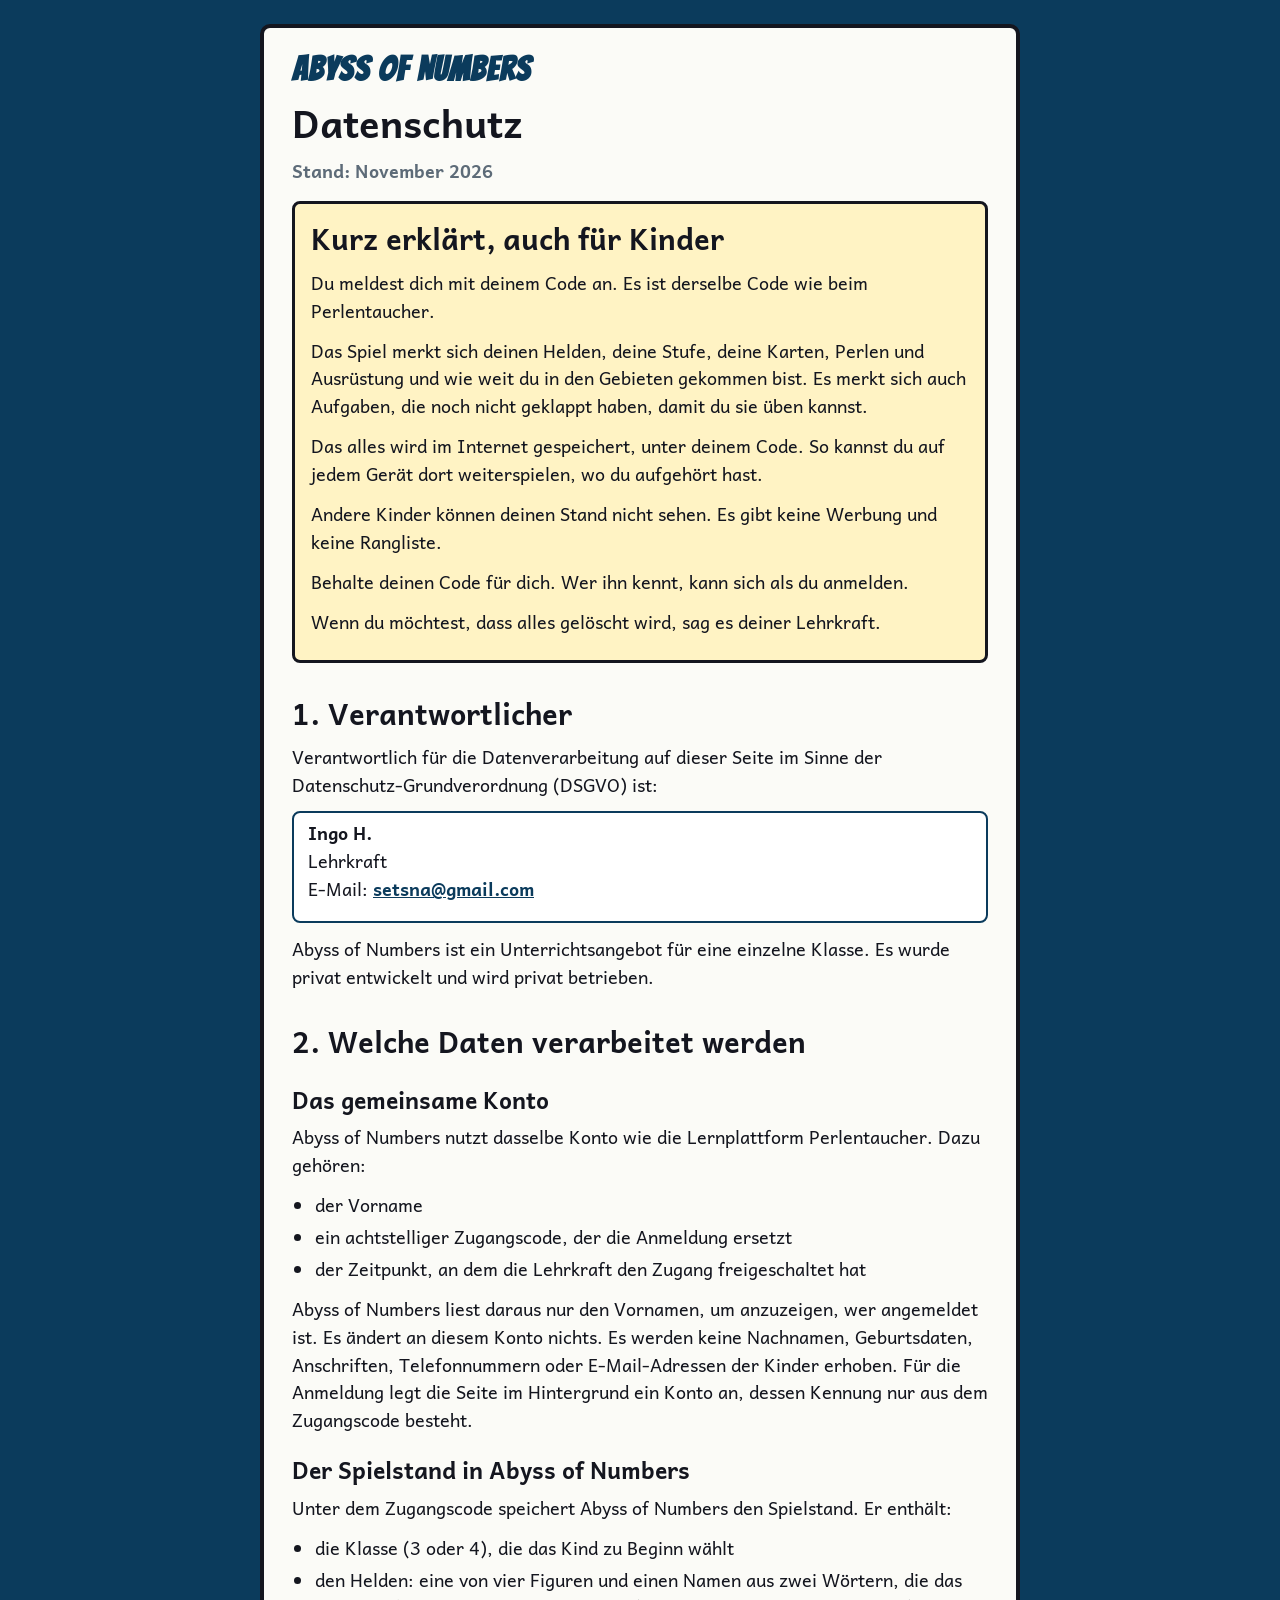
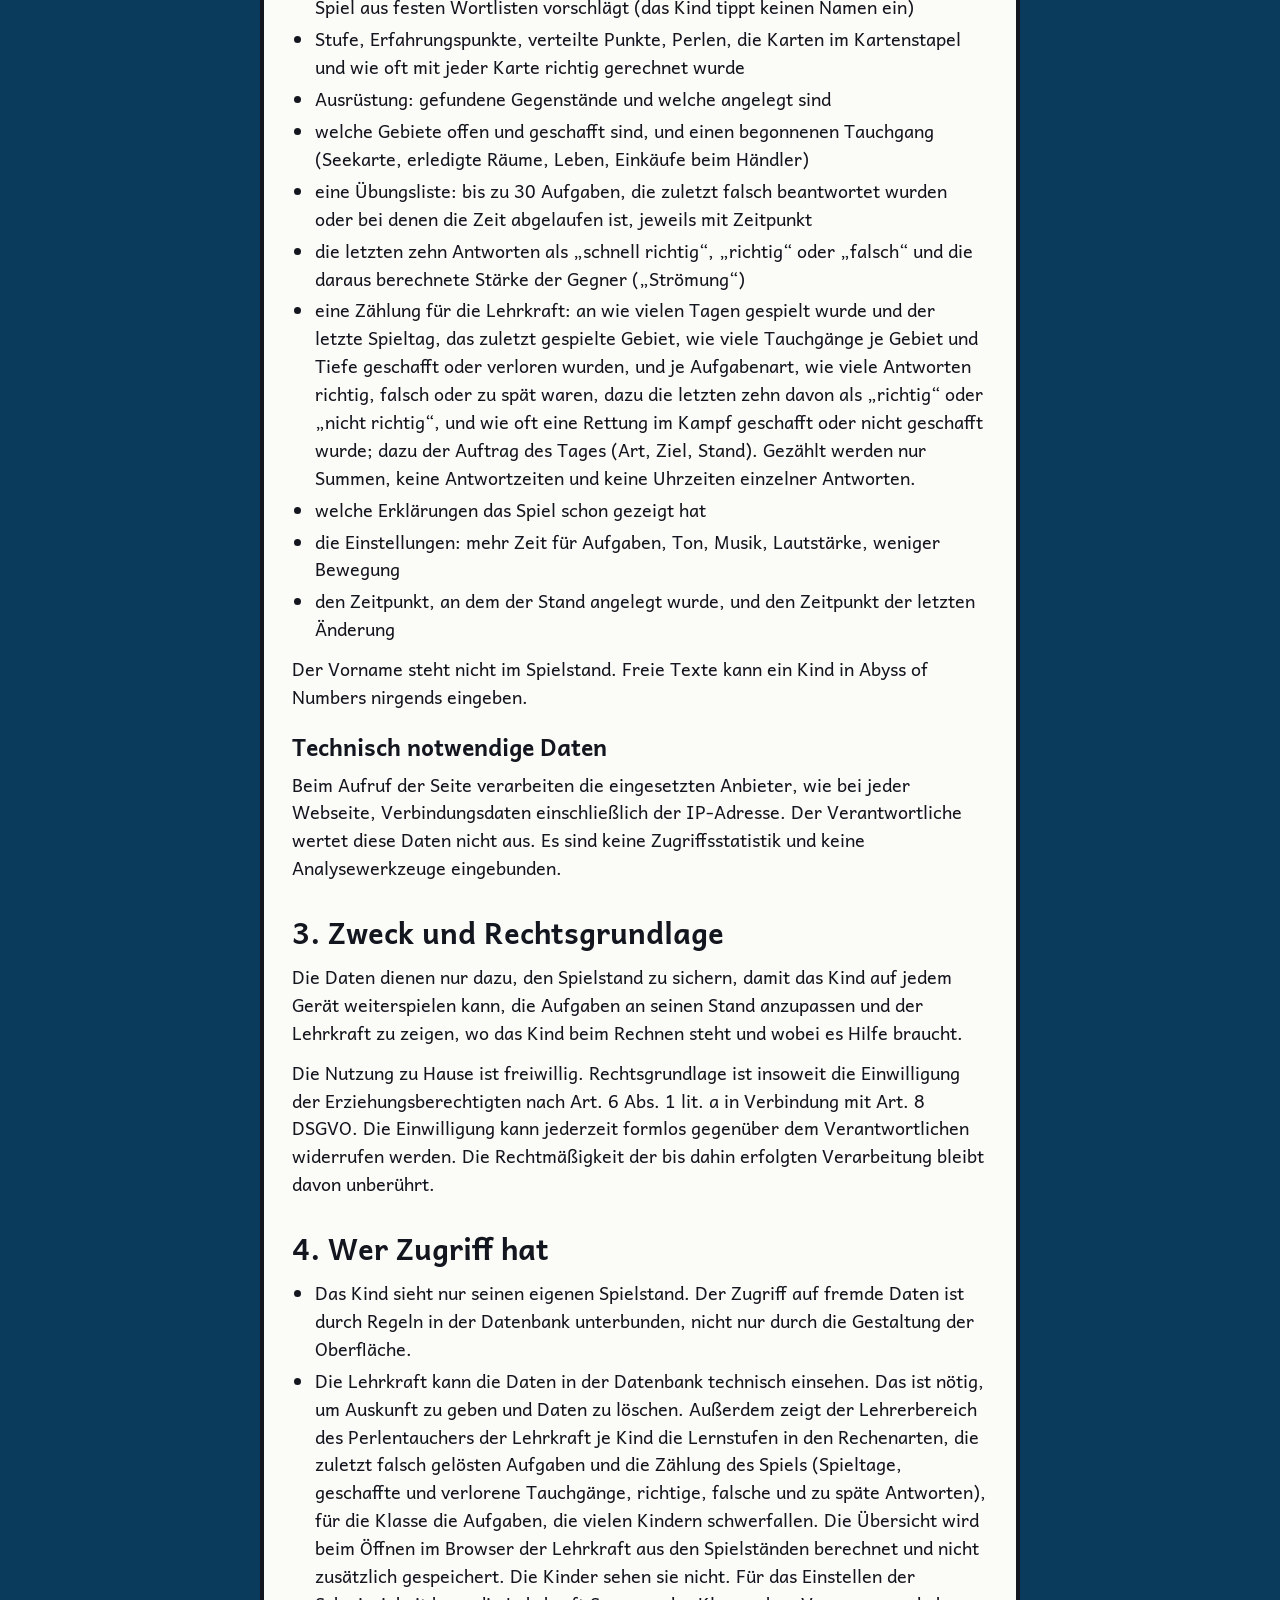
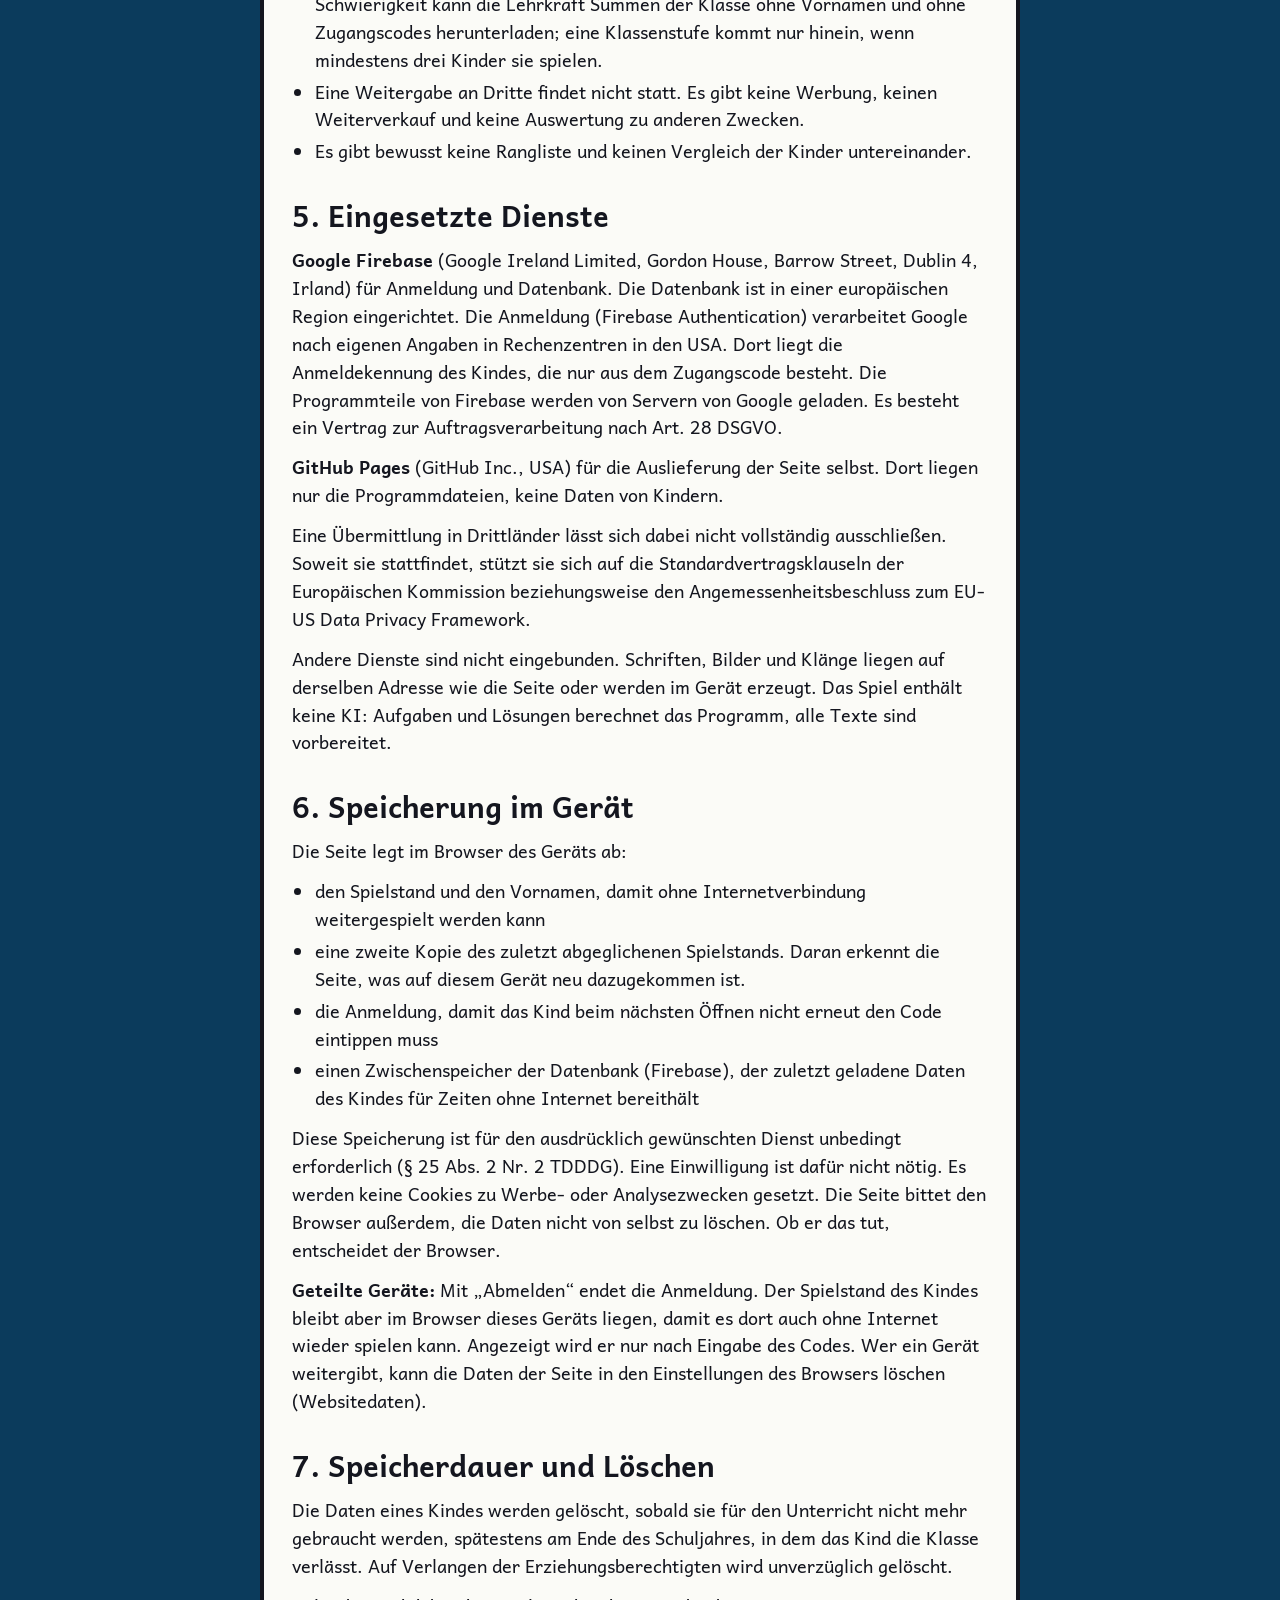
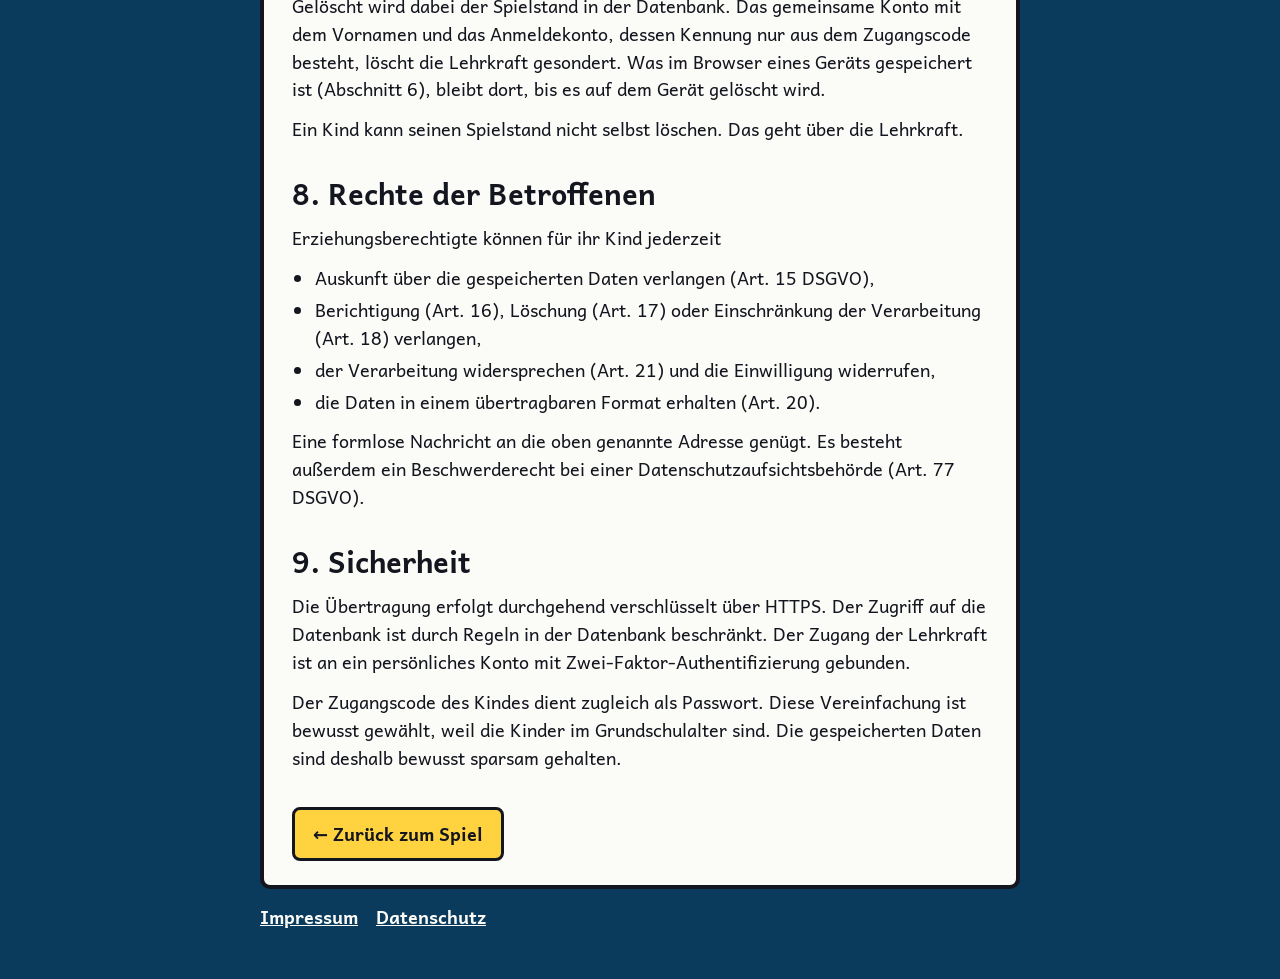
==== datenschutz.html @ 6b4a8ad0 "Konto-Skripte und Bündel vorladen, Bilder niedrig priorisiert, ?v=36a3ca2d Co-Authored-By: Claude Op" ====
<!doctype html>
<html lang="de">
<head>
<meta charset="utf-8">
<meta name="viewport" content="width=device-width, initial-scale=1, viewport-fit=cover">
<!-- Keine Skripte, nichts von fremden Adressen (Firebase nur auf der Spielseite selbst). -->
<meta http-equiv="Content-Security-Policy" content="default-src 'none'; style-src 'self'; font-src 'self'; img-src 'self'; base-uri 'none'; form-action 'none'; object-src 'none'">
<meta name="robots" content="noindex, nofollow">
<title>Datenschutz – Abyss of Numbers</title>
<link rel="stylesheet" href="css/legal.css?v=36a3ca2d">
</head>
<body>
<main class="legal">
  <a class="legal-brand" href="index.html">Abyss of Numbers</a>
  <h1>Datenschutz</h1>
  <p class="legal-date">Stand: November 2026</p>

  <section class="legal-kids">
    <h2>Kurz erklärt, auch für Kinder</h2>
    <p>Du meldest dich mit deinem Code an. Es ist derselbe Code wie beim Perlentaucher.</p>
    <p>Das Spiel merkt sich deinen Helden, deine Stufe, deine Karten, Perlen und Ausrüstung und wie weit du in den Gebieten gekommen bist. Es merkt sich auch Aufgaben, die noch nicht geklappt haben, damit du sie üben kannst.</p>
    <p>Das alles wird im Internet gespeichert, unter deinem Code. So kannst du auf jedem Gerät dort weiterspielen, wo du aufgehört hast.</p>
    <p>Andere Kinder können deinen Stand nicht sehen. Es gibt keine Werbung und keine Rangliste.</p>
    <p>Behalte deinen Code für dich. Wer ihn kennt, kann sich als du anmelden.</p>
    <p>Wenn du möchtest, dass alles gelöscht wird, sag es deiner Lehrkraft.</p>
  </section>

  <h2>1. Verantwortlicher</h2>
  <p>Verantwortlich für die Datenverarbeitung auf dieser Seite im Sinne der Datenschutz-Grundverordnung (DSGVO) ist:</p>
  <div class="legal-box">
    <p><b>Ingo H.</b><br>Lehrkraft<br>E-Mail: <a href="mailto:setsna@gmail.com">setsna@gmail.com</a></p>
  </div>
  <p>Abyss of Numbers ist ein Unterrichtsangebot für eine einzelne Klasse. Es wurde privat entwickelt und wird privat betrieben.</p>

  <h2>2. Welche Daten verarbeitet werden</h2>
  <h3>Das gemeinsame Konto</h3>
  <p>Abyss of Numbers nutzt dasselbe Konto wie die Lernplattform Perlentaucher. Dazu gehören:</p>
  <ul>
    <li>der Vorname</li>
    <li>ein achtstelliger Zugangscode, der die Anmeldung ersetzt</li>
    <li>der Zeitpunkt, an dem die Lehrkraft den Zugang freigeschaltet hat</li>
  </ul>
  <p>Abyss of Numbers liest daraus nur den Vornamen, um anzuzeigen, wer angemeldet ist. Es ändert an diesem Konto nichts. Es werden keine Nachnamen, Geburtsdaten, Anschriften, Telefonnummern oder E-Mail-Adressen der Kinder erhoben. Für die Anmeldung legt die Seite im Hintergrund ein Konto an, dessen Kennung nur aus dem Zugangscode besteht.</p>

  <h3>Der Spielstand in Abyss of Numbers</h3>
  <p>Unter dem Zugangscode speichert Abyss of Numbers den Spielstand. Er enthält:</p>
  <ul>
    <li>die Klasse (3 oder 4), die das Kind zu Beginn wählt</li>
    <li>den Helden: eine von vier Figuren und einen Namen aus zwei Wörtern, die das Spiel aus festen Wortlisten vorschlägt (das Kind tippt keinen Namen ein)</li>
    <li>Stufe, Erfahrungspunkte, verteilte Punkte, Perlen, die Karten im Kartenstapel und wie oft mit jeder Karte richtig gerechnet wurde</li>
    <li>Ausrüstung: gefundene Gegenstände und welche angelegt sind</li>
    <li>welche Gebiete offen und geschafft sind, und einen begonnenen Tauchgang (Seekarte, erledigte Räume, Leben, Einkäufe beim Händler)</li>
    <li>eine Übungsliste: bis zu 30 Aufgaben, die zuletzt falsch beantwortet wurden oder bei denen die Zeit abgelaufen ist, jeweils mit Zeitpunkt</li>
    <li>die letzten zehn Antworten als „schnell richtig“, „richtig“ oder „falsch“ und die daraus berechnete Stärke der Gegner („Strömung“)</li>
    <li>eine Zählung für die Lehrkraft: an wie vielen Tagen gespielt wurde und der letzte Spieltag, das zuletzt gespielte Gebiet, wie viele Tauchgänge je Gebiet und Tiefe geschafft oder verloren wurden, und je Aufgabenart, wie viele Antworten richtig, falsch oder zu spät waren, dazu die letzten zehn davon als „richtig“ oder „nicht richtig“, und wie oft eine Rettung im Kampf geschafft oder nicht geschafft wurde; dazu der Auftrag des Tages (Art, Ziel, Stand). Gezählt werden nur Summen, keine Antwortzeiten und keine Uhrzeiten einzelner Antworten.</li>
    <li>welche Erklärungen das Spiel schon gezeigt hat</li>
    <li>die Einstellungen: mehr Zeit für Aufgaben, Ton, Musik, Lautstärke, weniger Bewegung</li>
    <li>den Zeitpunkt, an dem der Stand angelegt wurde, und den Zeitpunkt der letzten Änderung</li>
  </ul>
  <p>Der Vorname steht nicht im Spielstand. Freie Texte kann ein Kind in Abyss of Numbers nirgends eingeben.</p>

  <h3>Technisch notwendige Daten</h3>
  <p>Beim Aufruf der Seite verarbeiten die eingesetzten Anbieter, wie bei jeder Webseite, Verbindungsdaten einschließlich der IP-Adresse. Der Verantwortliche wertet diese Daten nicht aus. Es sind keine Zugriffsstatistik und keine Analysewerkzeuge eingebunden.</p>

  <h2>3. Zweck und Rechtsgrundlage</h2>
  <p>Die Daten dienen nur dazu, den Spielstand zu sichern, damit das Kind auf jedem Gerät weiterspielen kann, die Aufgaben an seinen Stand anzupassen und der Lehrkraft zu zeigen, wo das Kind beim Rechnen steht und wobei es Hilfe braucht.</p>
  <p>Die Nutzung zu Hause ist freiwillig. Rechtsgrundlage ist insoweit die Einwilligung der Erziehungsberechtigten nach Art. 6 Abs. 1 lit. a in Verbindung mit Art. 8 DSGVO. Die Einwilligung kann jederzeit formlos gegenüber dem Verantwortlichen widerrufen werden. Die Rechtmäßigkeit der bis dahin erfolgten Verarbeitung bleibt davon unberührt.</p>

  <h2>4. Wer Zugriff hat</h2>
  <ul>
    <li>Das Kind sieht nur seinen eigenen Spielstand. Der Zugriff auf fremde Daten ist durch Regeln in der Datenbank unterbunden, nicht nur durch die Gestaltung der Oberfläche.</li>
    <li>Die Lehrkraft kann die Daten in der Datenbank technisch einsehen. Das ist nötig, um Auskunft zu geben und Daten zu löschen. Außerdem zeigt der Lehrerbereich des Perlentauchers der Lehrkraft je Kind die Lernstufen in den Rechenarten, die zuletzt falsch gelösten Aufgaben und die Zählung des Spiels (Spieltage, geschaffte und verlorene Tauchgänge, richtige, falsche und zu späte Antworten), für die Klasse die Aufgaben, die vielen Kindern schwerfallen. Die Übersicht wird beim Öffnen im Browser der Lehrkraft aus den Spielständen berechnet und nicht zusätzlich gespeichert. Die Kinder sehen sie nicht. Für das Einstellen der Schwierigkeit kann die Lehrkraft Summen der Klasse ohne Vornamen und ohne Zugangscodes herunterladen; eine Klassenstufe kommt nur hinein, wenn mindestens drei Kinder sie spielen.</li>
    <li>Eine Weitergabe an Dritte findet nicht statt. Es gibt keine Werbung, keinen Weiterverkauf und keine Auswertung zu anderen Zwecken.</li>
    <li>Es gibt bewusst keine Rangliste und keinen Vergleich der Kinder untereinander.</li>
  </ul>

  <h2>5. Eingesetzte Dienste</h2>
  <p><b>Google Firebase</b> (Google Ireland Limited, Gordon House, Barrow Street, Dublin 4, Irland) für Anmeldung und Datenbank. Die Datenbank ist in einer europäischen Region eingerichtet. Die Anmeldung (Firebase Authentication) verarbeitet Google nach eigenen Angaben in Rechenzentren in den USA. Dort liegt die Anmeldekennung des Kindes, die nur aus dem Zugangscode besteht. Die Programmteile von Firebase werden von Servern von Google geladen. Es besteht ein Vertrag zur Auftragsverarbeitung nach Art. 28 DSGVO.</p>
  <p><b>GitHub Pages</b> (GitHub Inc., USA) für die Auslieferung der Seite selbst. Dort liegen nur die Programmdateien, keine Daten von Kindern.</p>
  <p>Eine Übermittlung in Drittländer lässt sich dabei nicht vollständig ausschließen. Soweit sie stattfindet, stützt sie sich auf die Standardvertragsklauseln der Europäischen Kommission beziehungsweise den Angemessenheitsbeschluss zum EU-US Data Privacy Framework.</p>
  <p>Andere Dienste sind nicht eingebunden. Schriften, Bilder und Klänge liegen auf derselben Adresse wie die Seite oder werden im Gerät erzeugt. Das Spiel enthält keine KI: Aufgaben und Lösungen berechnet das Programm, alle Texte sind vorbereitet.</p>

  <h2>6. Speicherung im Gerät</h2>
  <p>Die Seite legt im Browser des Geräts ab:</p>
  <ul>
    <li>den Spielstand und den Vornamen, damit ohne Internetverbindung weitergespielt werden kann</li>
    <li>eine zweite Kopie des zuletzt abgeglichenen Spielstands. Daran erkennt die Seite, was auf diesem Gerät neu dazugekommen ist.</li>
    <li>die Anmeldung, damit das Kind beim nächsten Öffnen nicht erneut den Code eintippen muss</li>
    <li>einen Zwischenspeicher der Datenbank (Firebase), der zuletzt geladene Daten des Kindes für Zeiten ohne Internet bereithält</li>
  </ul>
  <p>Diese Speicherung ist für den ausdrücklich gewünschten Dienst unbedingt erforderlich (§ 25 Abs. 2 Nr. 2 TDDDG). Eine Einwilligung ist dafür nicht nötig. Es werden keine Cookies zu Werbe- oder Analysezwecken gesetzt. Die Seite bittet den Browser außerdem, die Daten nicht von selbst zu löschen. Ob er das tut, entscheidet der Browser.</p>
  <p><b>Geteilte Geräte:</b> Mit „Abmelden“ endet die Anmeldung. Der Spielstand des Kindes bleibt aber im Browser dieses Geräts liegen, damit es dort auch ohne Internet wieder spielen kann. Angezeigt wird er nur nach Eingabe des Codes. Wer ein Gerät weitergibt, kann die Daten der Seite in den Einstellungen des Browsers löschen (Websitedaten).</p>

  <h2>7. Speicherdauer und Löschen</h2>
  <p>Die Daten eines Kindes werden gelöscht, sobald sie für den Unterricht nicht mehr gebraucht werden, spätestens am Ende des Schuljahres, in dem das Kind die Klasse verlässt. Auf Verlangen der Erziehungsberechtigten wird unverzüglich gelöscht.</p>
  <p>Gelöscht wird dabei der Spielstand in der Datenbank. Das gemeinsame Konto mit dem Vornamen und das Anmeldekonto, dessen Kennung nur aus dem Zugangscode besteht, löscht die Lehrkraft gesondert. Was im Browser eines Geräts gespeichert ist (Abschnitt 6), bleibt dort, bis es auf dem Gerät gelöscht wird.</p>
  <p>Ein Kind kann seinen Spielstand nicht selbst löschen. Das geht über die Lehrkraft.</p>

  <h2>8. Rechte der Betroffenen</h2>
  <p>Erziehungsberechtigte können für ihr Kind jederzeit</p>
  <ul>
    <li>Auskunft über die gespeicherten Daten verlangen (Art. 15 DSGVO),</li>
    <li>Berichtigung (Art. 16), Löschung (Art. 17) oder Einschränkung der Verarbeitung (Art. 18) verlangen,</li>
    <li>der Verarbeitung widersprechen (Art. 21) und die Einwilligung widerrufen,</li>
    <li>die Daten in einem übertragbaren Format erhalten (Art. 20).</li>
  </ul>
  <p>Eine formlose Nachricht an die oben genannte Adresse genügt. Es besteht außerdem ein Beschwerderecht bei einer Datenschutzaufsichtsbehörde (Art. 77 DSGVO).</p>

  <h2>9. Sicherheit</h2>
  <p>Die Übertragung erfolgt durchgehend verschlüsselt über HTTPS. Der Zugriff auf die Datenbank ist durch Regeln in der Datenbank beschränkt. Der Zugang der Lehrkraft ist an ein persönliches Konto mit Zwei-Faktor-Authentifizierung gebunden.</p>
  <p>Der Zugangscode des Kindes dient zugleich als Passwort. Diese Vereinfachung ist bewusst gewählt, weil die Kinder im Grundschulalter sind. Die gespeicherten Daten sind deshalb bewusst sparsam gehalten.</p>

  <a class="legal-back" href="index.html">← Zurück zum Spiel</a>
</main>
<footer class="legal-foot"><a href="impressum.html">Impressum</a> <a href="datenschutz.html" aria-current="page">Datenschutz</a></footer>
</body>
</html>
---- css/legal.css ----
/* Datenschutz und Impressum (Etappe 10): ruhige Leseseite in den Farben des Spiels. */
@font-face { font-family: "AoN Text"; src: url("../assets/fonts/aon-text-regular.woff") format("woff"); font-weight: 400; font-display: swap; }
@font-face { font-family: "AoN Text"; src: url("../assets/fonts/aon-text-bold.woff") format("woff"); font-weight: 700; font-display: swap; }
@font-face { font-family: "Bangers"; src: url("../assets/fonts/bangers-regular.woff") format("woff"); font-display: swap; }

:root { --ink: #14161f; --paper: #fbfbf7; --sea-deep: #0b3b5c; --sun: #ffd23f; --muted: #5d6b78; }
* { box-sizing: border-box; }
html { -webkit-text-size-adjust: 100%; }
body {
  margin: 0; min-height: 100vh;
  background: var(--sea-deep); color: var(--ink);
  font-family: "AoN Text", system-ui, sans-serif; font-size: 18px; line-height: 1.55;
  padding: 24px 16px 48px;
}
.legal { max-width: 760px; margin: 0 auto; background: var(--paper); border: 4px solid var(--ink); border-radius: 10px; padding: 24px 28px; }
.legal-brand {
  display: inline-block; margin: 0 0 4px;
  font-family: "Bangers", "AoN Text", sans-serif; font-size: 34px; letter-spacing: 0.03em; line-height: 1;
  color: var(--sea-deep); text-decoration: none;
}
h1 { font-size: 38px; margin: 4px 0 4px; }
h2 { font-size: 29px; margin: 28px 0 8px; }
h3 { font-size: 23px; margin: 18px 0 6px; }
p, ul { margin: 0 0 12px; }
ul { padding-left: 1.3em; }
li { margin-bottom: 4px; }
a { color: var(--sea-deep); font-weight: 700; }
a:focus-visible { outline: 3px solid var(--sun); outline-offset: 2px; border-radius: 3px; }
.legal-date { color: var(--muted); font-weight: 700; }
.legal-kids { background: #fff3c4; border: 3px solid var(--ink); border-radius: 8px; padding: 12px 16px; margin: 16px 0 8px; }
.legal-kids h2 { margin-top: 0; }
.legal-box { border: 2px solid var(--sea-deep); border-radius: 8px; padding: 6px 14px; margin: 8px 0 12px; background: #fff; }
.legal-back { display: inline-block; margin-top: 24px; padding: 10px 18px; background: var(--sun); color: var(--ink); border: 3px solid var(--ink); border-radius: 8px; text-decoration: none; }
.legal-foot { max-width: 760px; margin: 14px auto 0; display: flex; gap: 18px; }
.legal-foot a { color: var(--paper); }
@media (max-width: 520px) { .legal { padding: 18px 16px; } h1 { font-size: 32px; } h2 { font-size: 25px; } h3 { font-size: 21px; } }
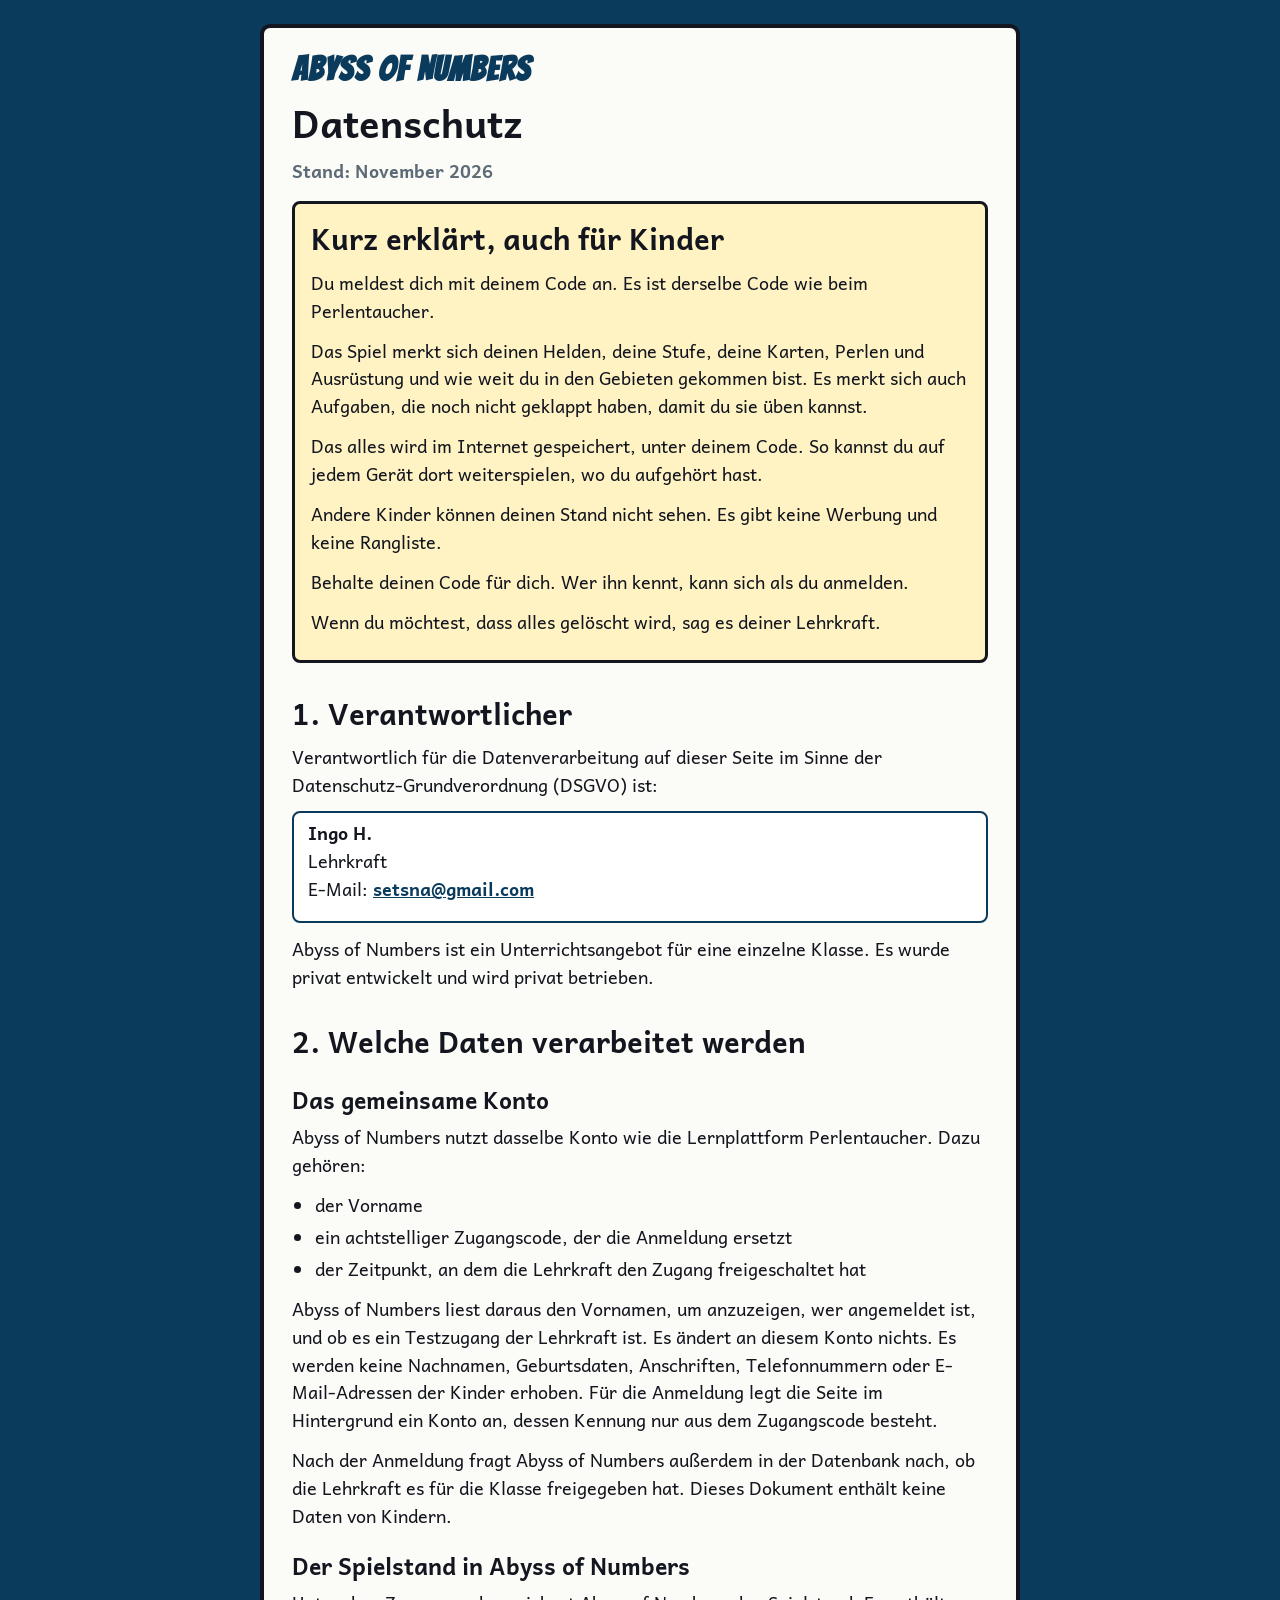
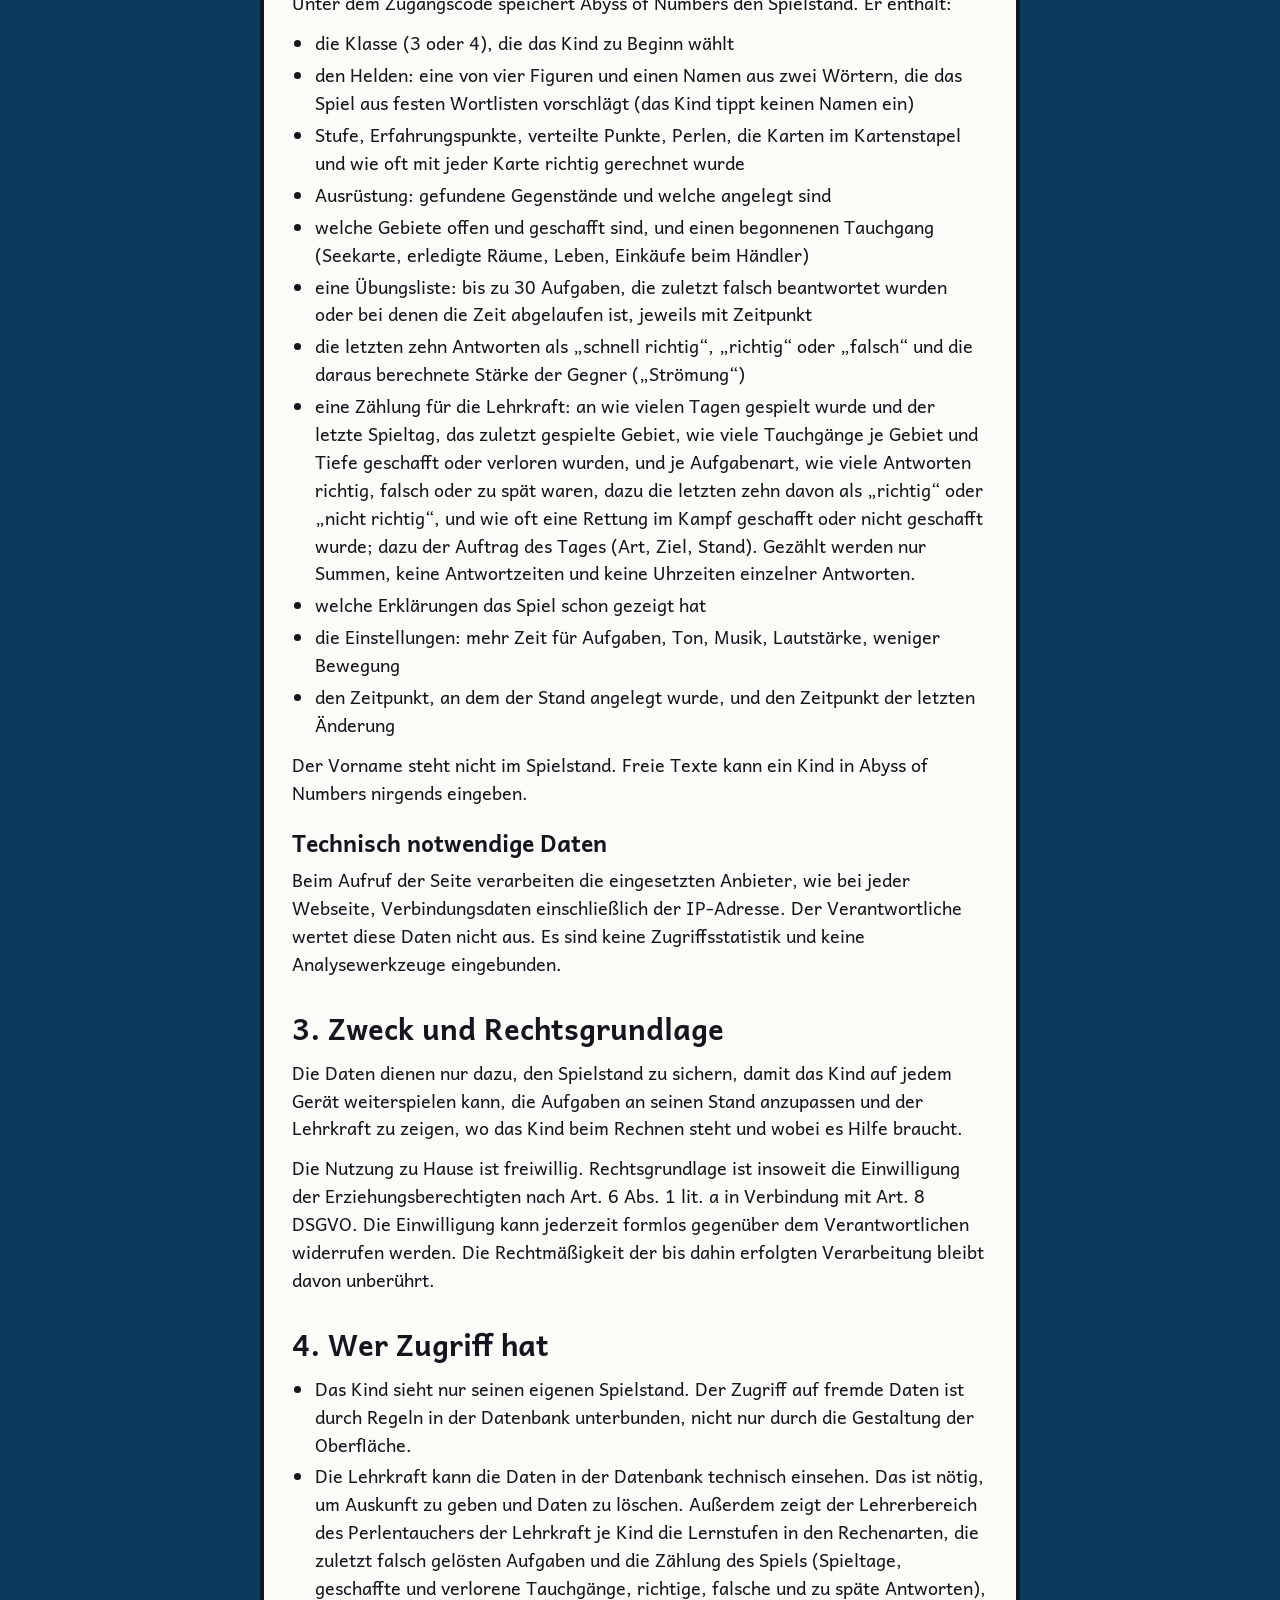
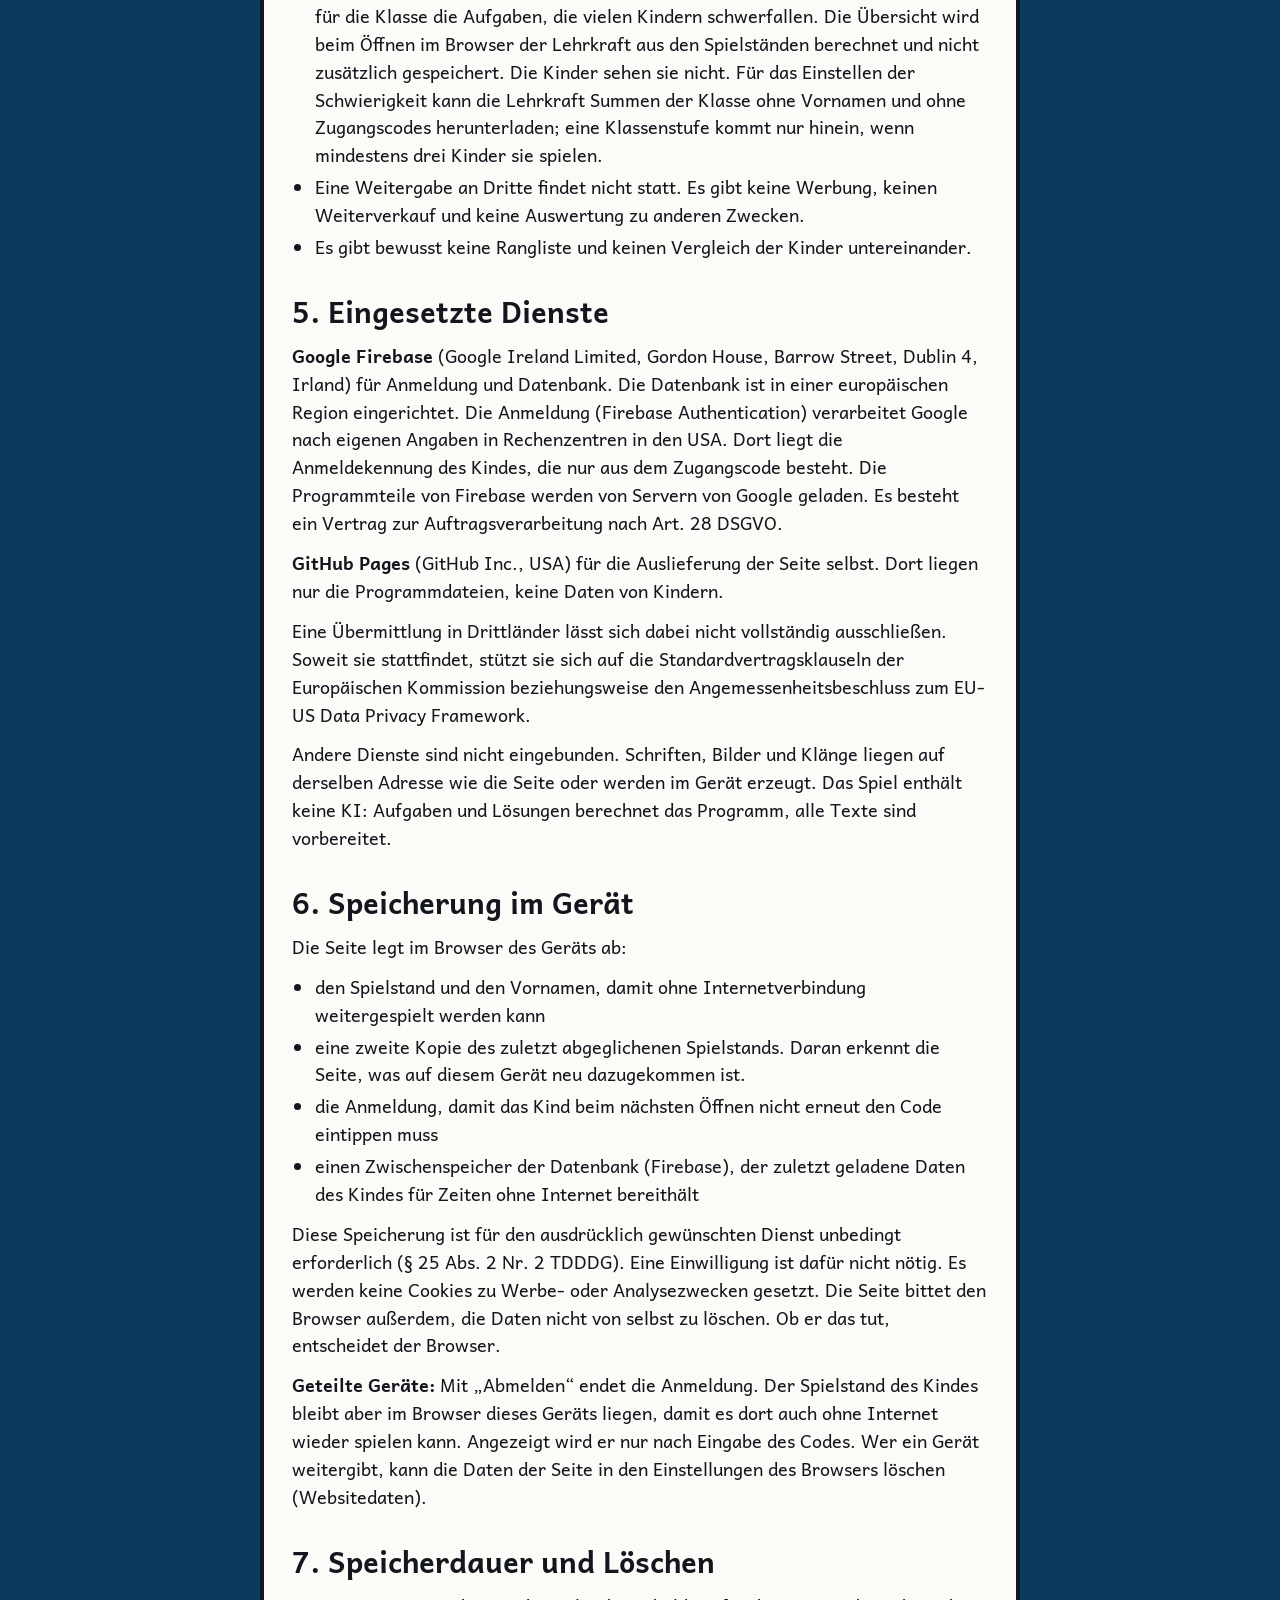
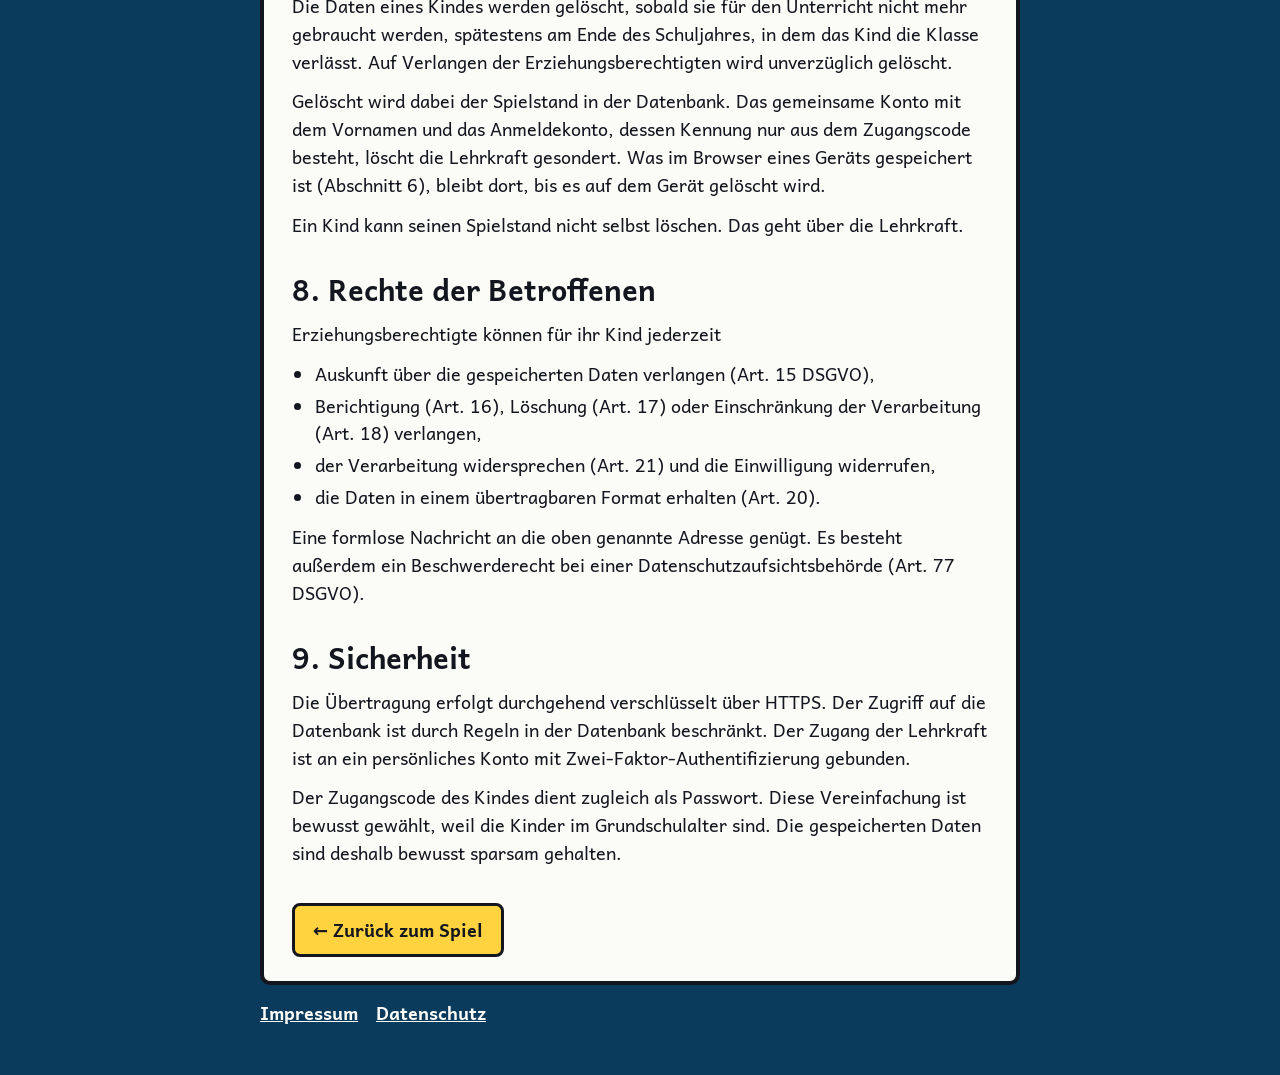
==== commit 3a9cf5de: "Freigabe durch die Lehrkraft: „Bald offen“ statt Spiel, wenn gesperrt (?v=f988db35) Aus der Quelle a" ====
--- a/datenschutz.html
+++ b/datenschutz.html
@@ -7,7 +7,7 @@
 <meta http-equiv="Content-Security-Policy" content="default-src 'none'; style-src 'self'; font-src 'self'; img-src 'self'; base-uri 'none'; form-action 'none'; object-src 'none'">
 <meta name="robots" content="noindex, nofollow">
 <title>Datenschutz – Abyss of Numbers</title>
-<link rel="stylesheet" href="css/legal.css?v=36a3ca2d">
+<link rel="stylesheet" href="css/legal.css?v=f988db35">
 </head>
 <body>
 <main class="legal">
@@ -40,7 +40,8 @@
     <li>ein achtstelliger Zugangscode, der die Anmeldung ersetzt</li>
     <li>der Zeitpunkt, an dem die Lehrkraft den Zugang freigeschaltet hat</li>
   </ul>
-  <p>Abyss of Numbers liest daraus nur den Vornamen, um anzuzeigen, wer angemeldet ist. Es ändert an diesem Konto nichts. Es werden keine Nachnamen, Geburtsdaten, Anschriften, Telefonnummern oder E-Mail-Adressen der Kinder erhoben. Für die Anmeldung legt die Seite im Hintergrund ein Konto an, dessen Kennung nur aus dem Zugangscode besteht.</p>
+  <p>Abyss of Numbers liest daraus den Vornamen, um anzuzeigen, wer angemeldet ist, und ob es ein Testzugang der Lehrkraft ist. Es ändert an diesem Konto nichts. Es werden keine Nachnamen, Geburtsdaten, Anschriften, Telefonnummern oder E-Mail-Adressen der Kinder erhoben. Für die Anmeldung legt die Seite im Hintergrund ein Konto an, dessen Kennung nur aus dem Zugangscode besteht.</p>
+  <p>Nach der Anmeldung fragt Abyss of Numbers außerdem in der Datenbank nach, ob die Lehrkraft es für die Klasse freigegeben hat. Dieses Dokument enthält keine Daten von Kindern.</p>
 
   <h3>Der Spielstand in Abyss of Numbers</h3>
   <p>Unter dem Zugangscode speichert Abyss of Numbers den Spielstand. Er enthält:</p>
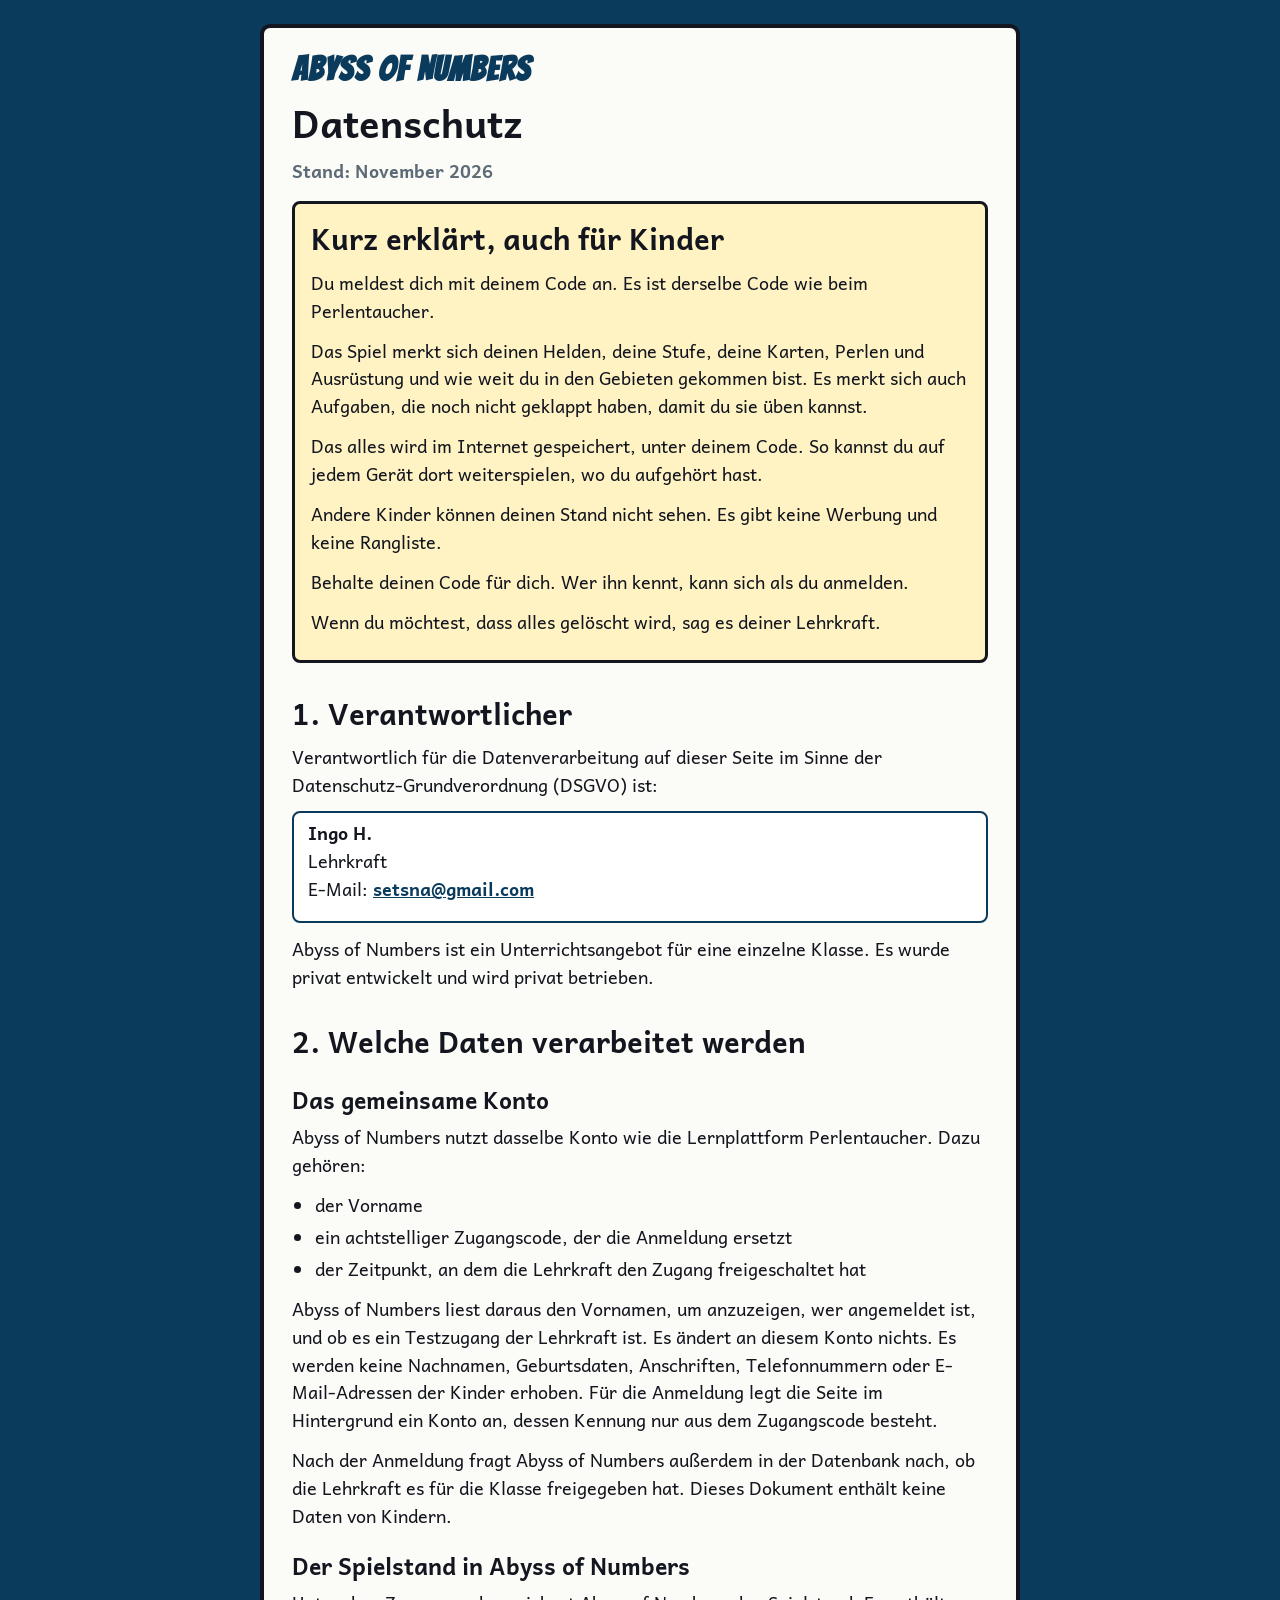
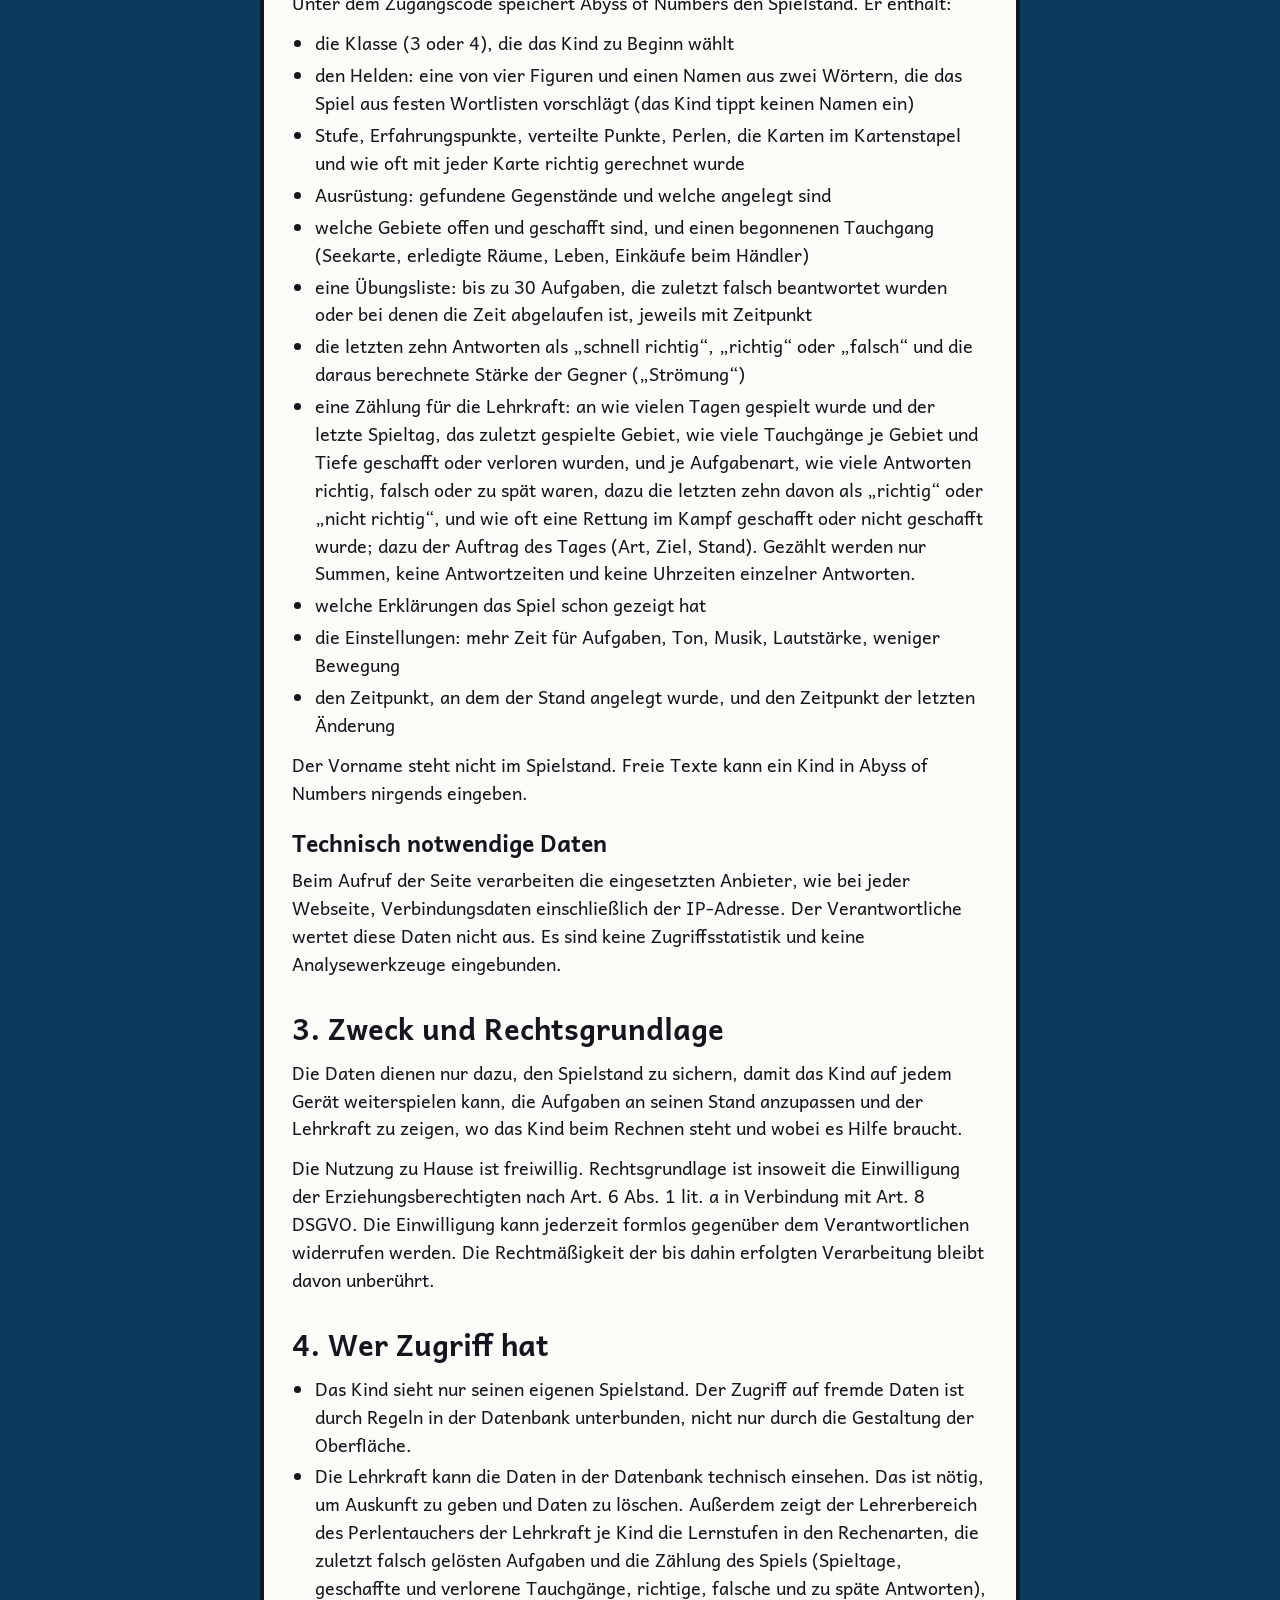
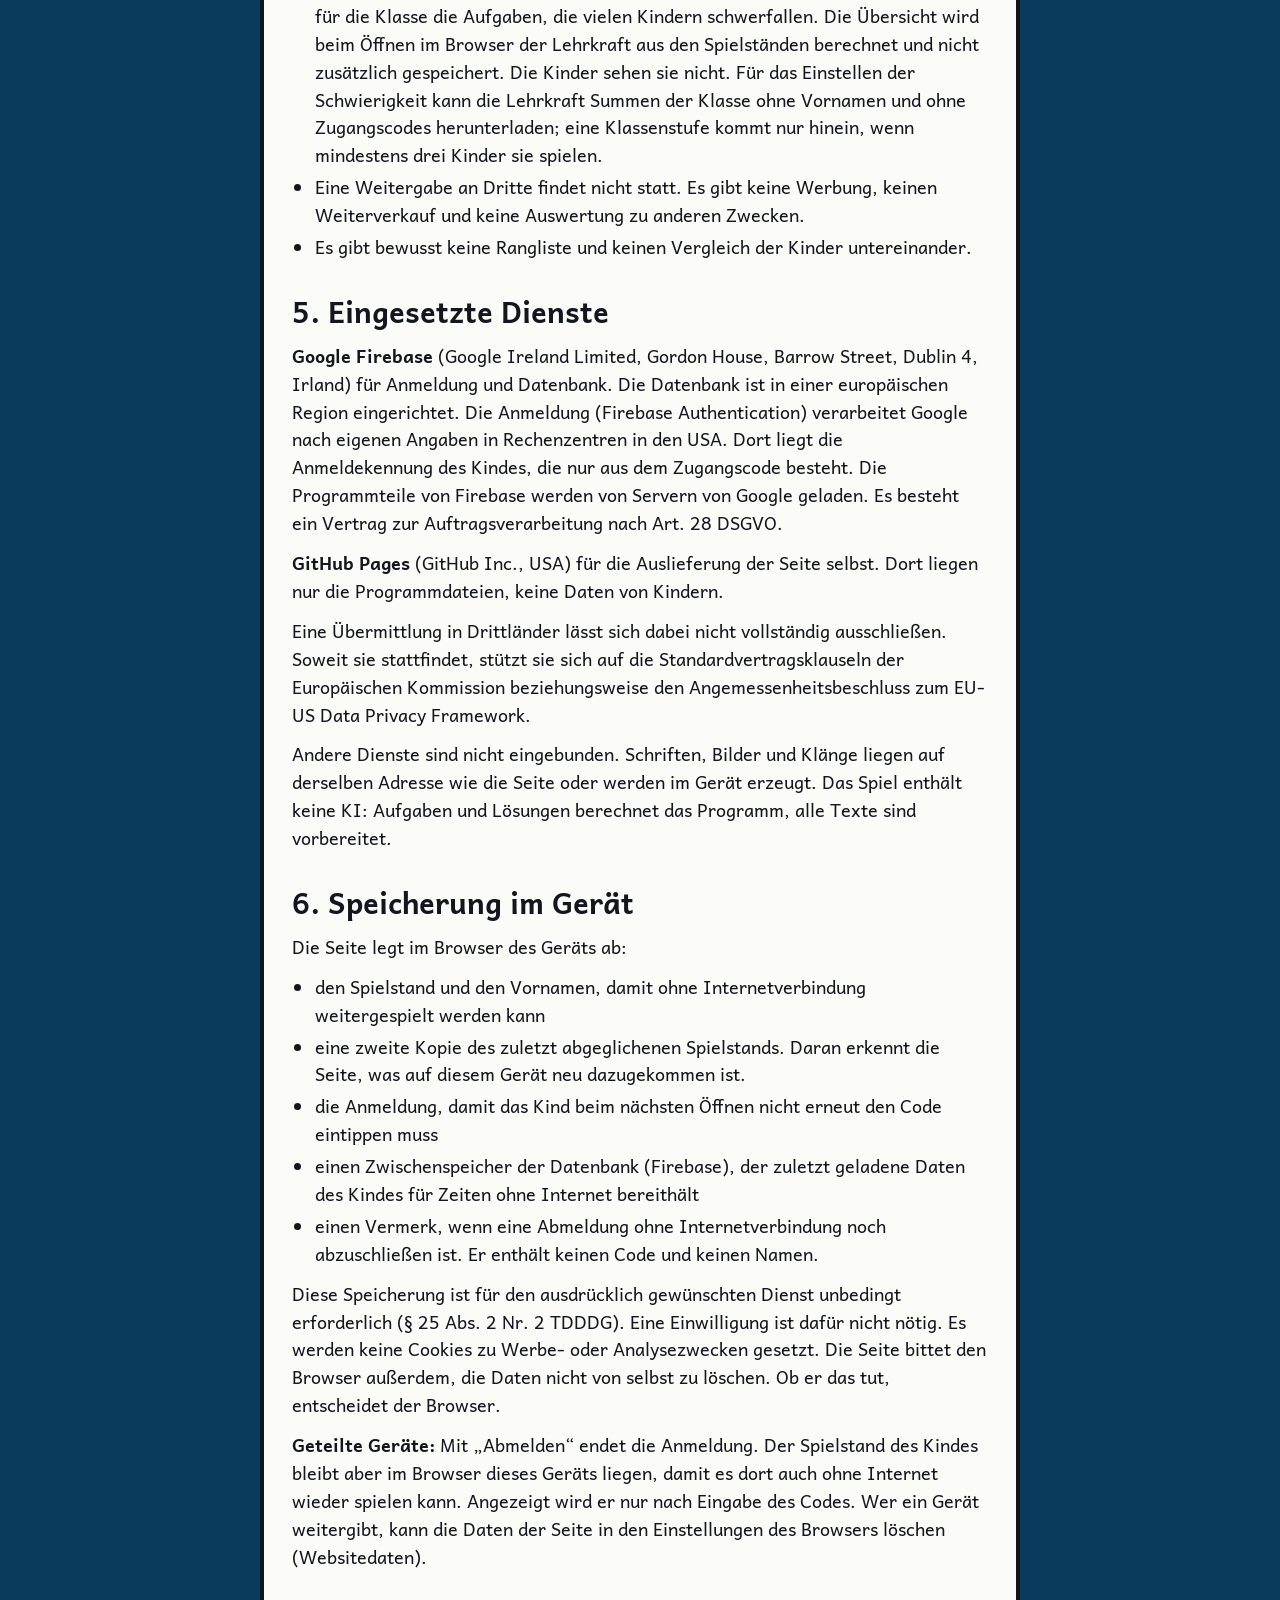
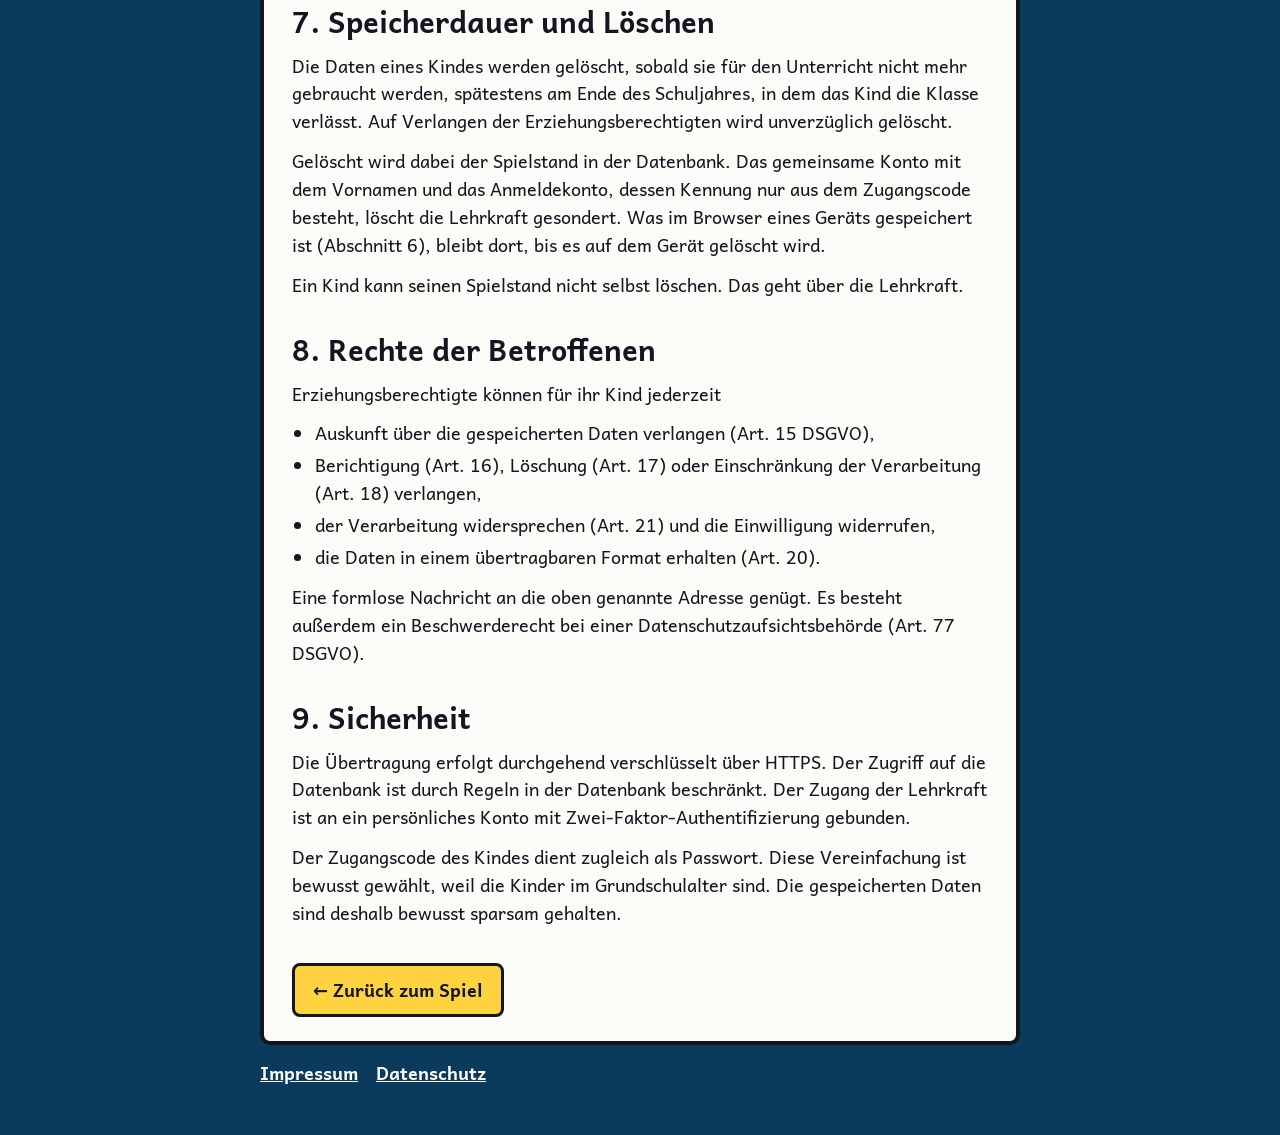
==== commit 67177a31: "Abmelden gilt auch, wenn Firebase nicht geladen wurde: Vermerk auf dem Gerät (?v=b0dbf0d6) Co-Author" ====
--- a/datenschutz.html
+++ b/datenschutz.html
@@ -7,7 +7,7 @@
 <meta http-equiv="Content-Security-Policy" content="default-src 'none'; style-src 'self'; font-src 'self'; img-src 'self'; base-uri 'none'; form-action 'none'; object-src 'none'">
 <meta name="robots" content="noindex, nofollow">
 <title>Datenschutz – Abyss of Numbers</title>
-<link rel="stylesheet" href="css/legal.css?v=f988db35">
+<link rel="stylesheet" href="css/legal.css?v=b0dbf0d6">
 </head>
 <body>
 <main class="legal">
@@ -88,6 +88,7 @@
     <li>eine zweite Kopie des zuletzt abgeglichenen Spielstands. Daran erkennt die Seite, was auf diesem Gerät neu dazugekommen ist.</li>
     <li>die Anmeldung, damit das Kind beim nächsten Öffnen nicht erneut den Code eintippen muss</li>
     <li>einen Zwischenspeicher der Datenbank (Firebase), der zuletzt geladene Daten des Kindes für Zeiten ohne Internet bereithält</li>
+    <li>einen Vermerk, wenn eine Abmeldung ohne Internetverbindung noch abzuschließen ist. Er enthält keinen Code und keinen Namen.</li>
   </ul>
   <p>Diese Speicherung ist für den ausdrücklich gewünschten Dienst unbedingt erforderlich (§ 25 Abs. 2 Nr. 2 TDDDG). Eine Einwilligung ist dafür nicht nötig. Es werden keine Cookies zu Werbe- oder Analysezwecken gesetzt. Die Seite bittet den Browser außerdem, die Daten nicht von selbst zu löschen. Ob er das tut, entscheidet der Browser.</p>
   <p><b>Geteilte Geräte:</b> Mit „Abmelden“ endet die Anmeldung. Der Spielstand des Kindes bleibt aber im Browser dieses Geräts liegen, damit es dort auch ohne Internet wieder spielen kann. Angezeigt wird er nur nach Eingabe des Codes. Wer ein Gerät weitergibt, kann die Daten der Seite in den Einstellungen des Browsers löschen (Websitedaten).</p>
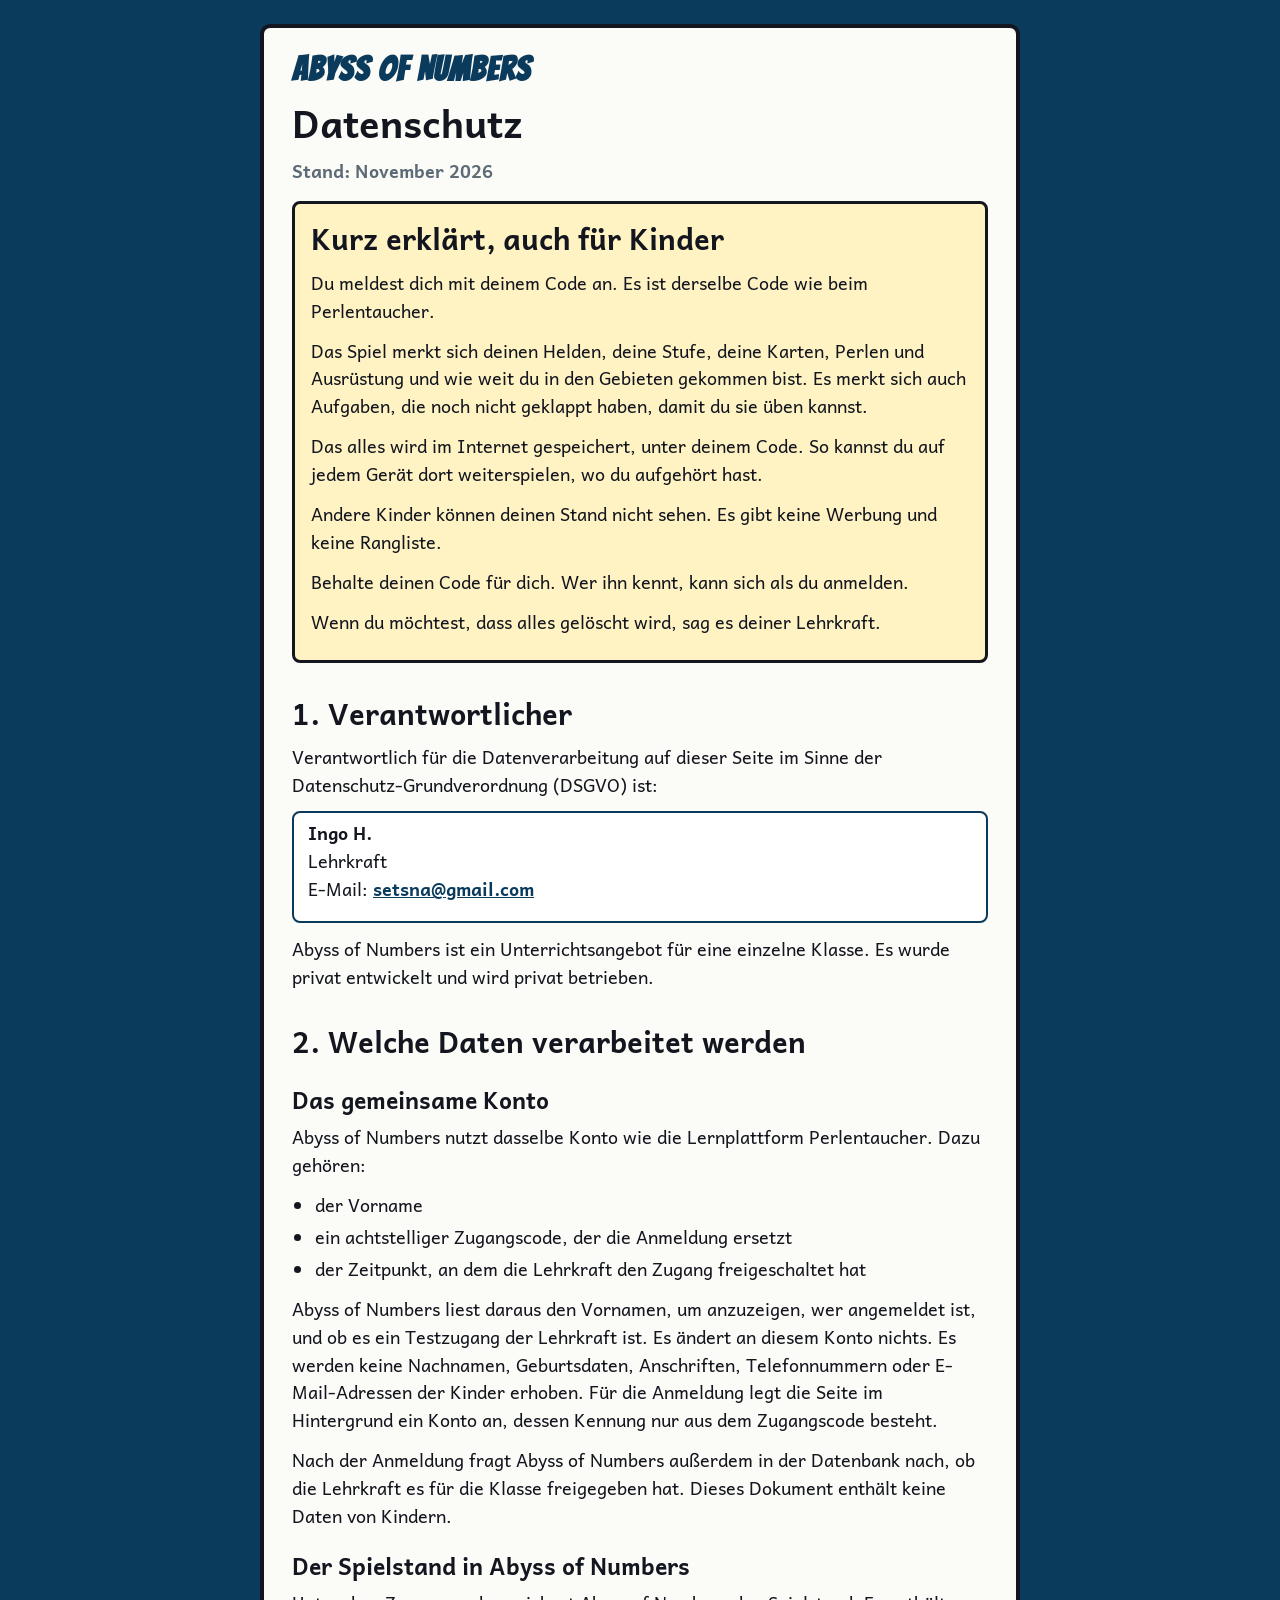
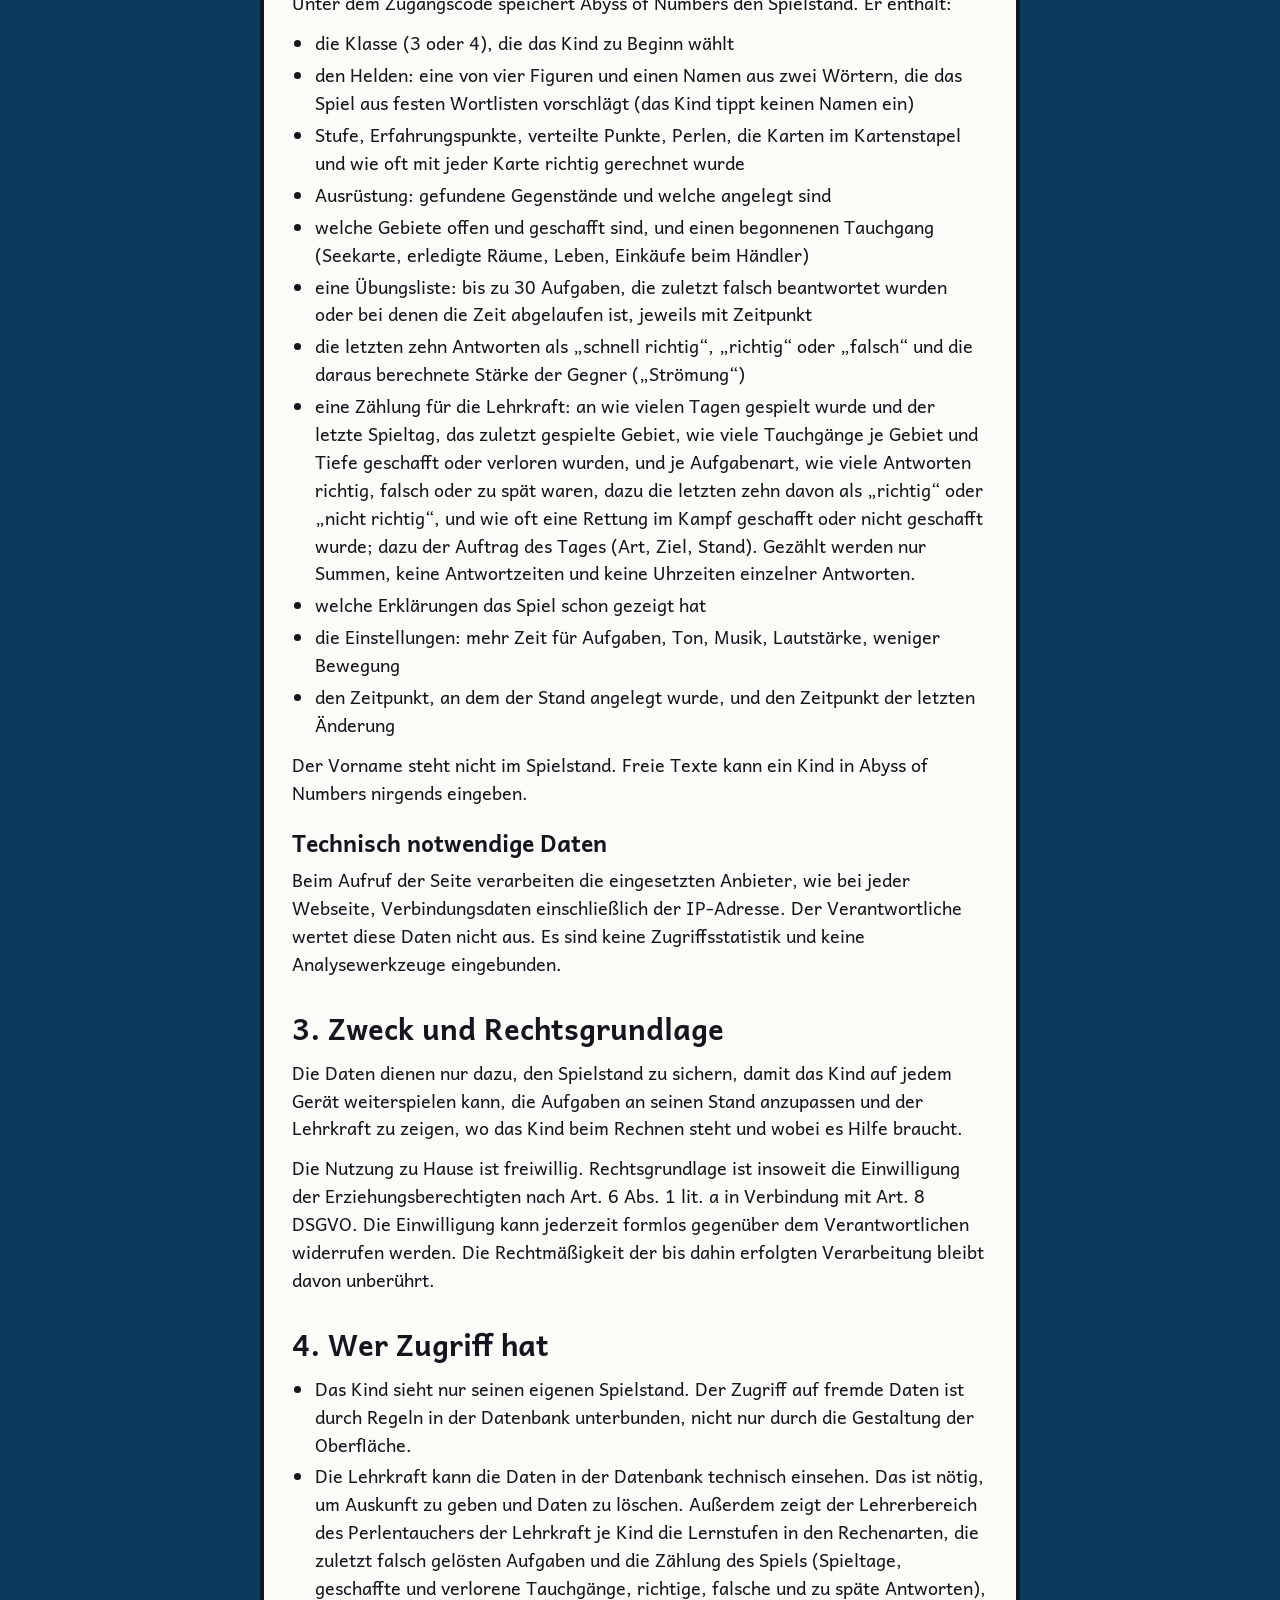
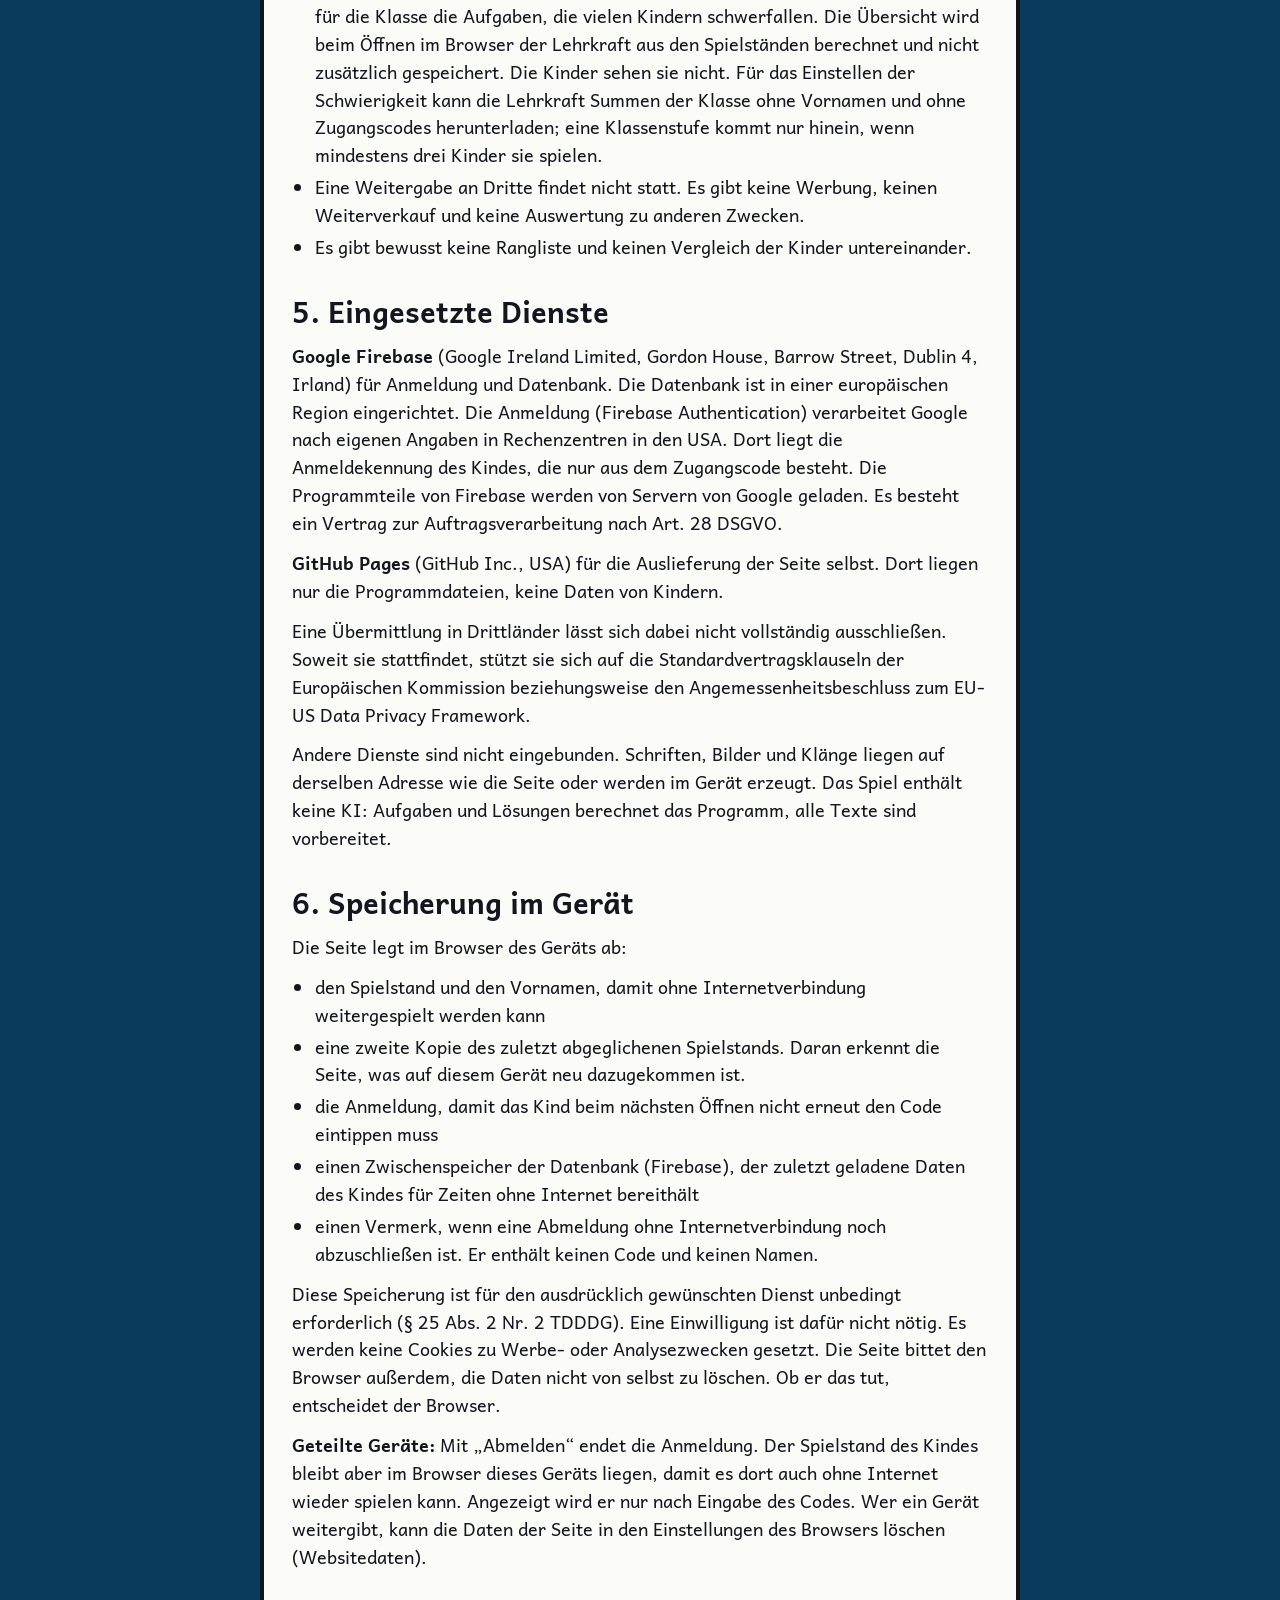
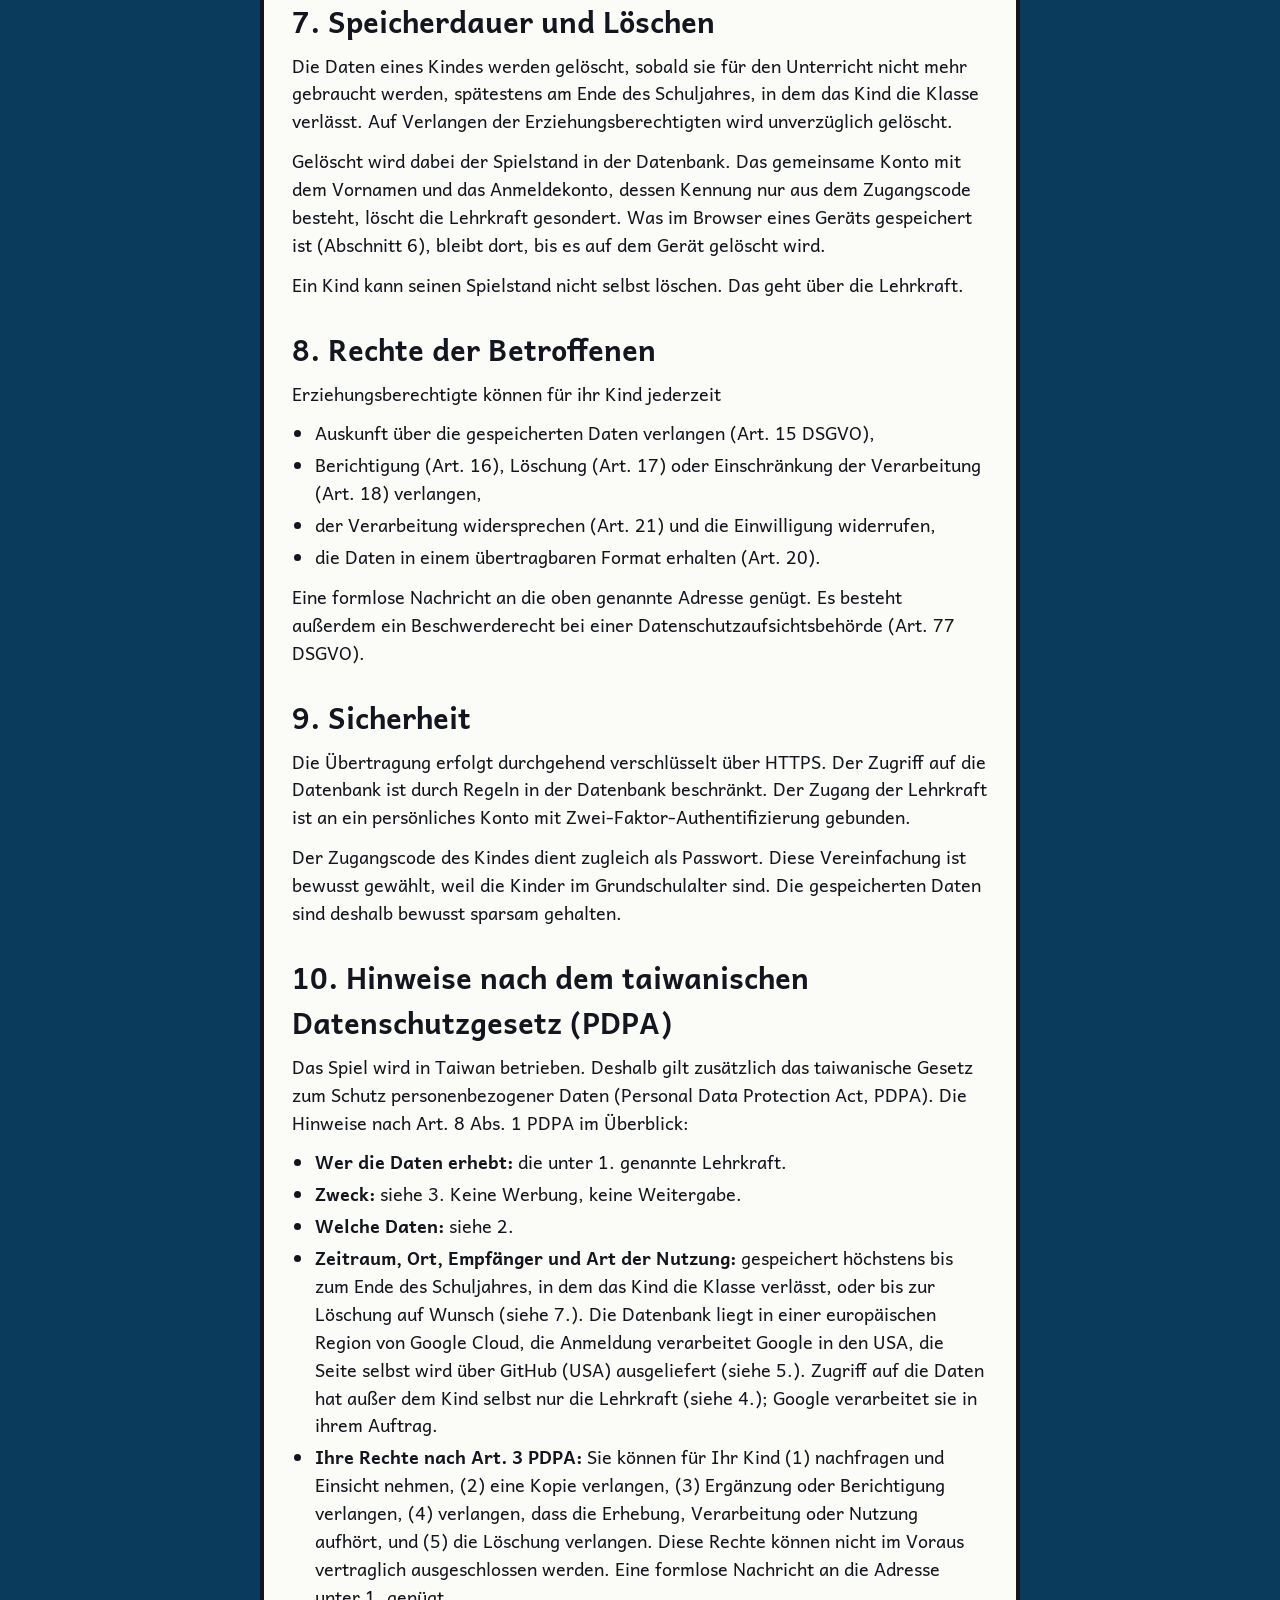
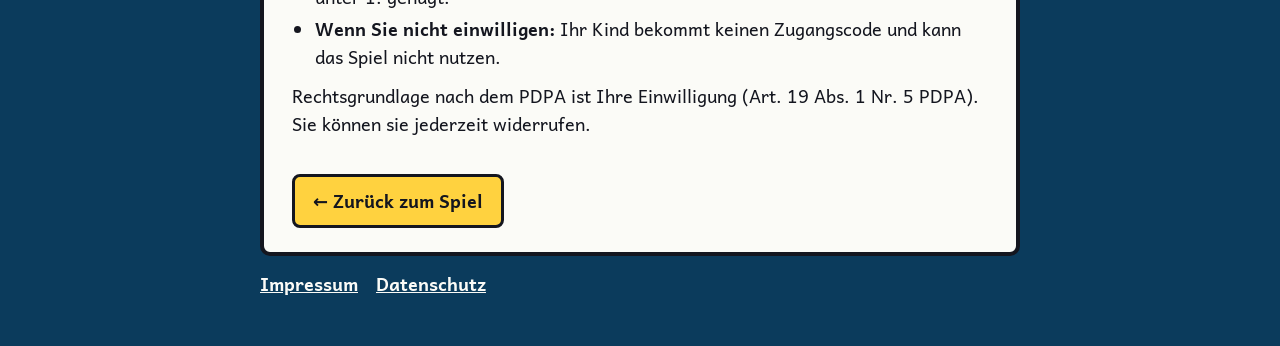
==== commit 3d2c043b: "Datenschutz: Hinweise nach dem taiwanischen Datenschutzgesetz (PDPA Art. 8, Rechte nach Art. 3) Co-A" ====
--- a/datenschutz.html
+++ b/datenschutz.html
@@ -7,7 +7,8 @@
 <meta http-equiv="Content-Security-Policy" content="default-src 'none'; style-src 'self'; font-src 'self'; img-src 'self'; base-uri 'none'; form-action 'none'; object-src 'none'">
 <meta name="robots" content="noindex, nofollow">
 <title>Datenschutz – Abyss of Numbers</title>
-<link rel="stylesheet" href="css/legal.css?v=b0dbf0d6">
+<link rel="icon" type="image/png" href="assets/images/favicon-64.png">
+<link rel="stylesheet" href="css/legal.css?v=6737eab0">
 </head>
 <body>
 <main class="legal">
@@ -112,6 +113,34 @@
   <p>Die Übertragung erfolgt durchgehend verschlüsselt über HTTPS. Der Zugriff auf die Datenbank ist durch Regeln in der Datenbank beschränkt. Der Zugang der Lehrkraft ist an ein persönliches Konto mit Zwei-Faktor-Authentifizierung gebunden.</p>
   <p>Der Zugangscode des Kindes dient zugleich als Passwort. Diese Vereinfachung ist bewusst gewählt, weil die Kinder im Grundschulalter sind. Die gespeicherten Daten sind deshalb bewusst sparsam gehalten.</p>
 
+  <h2>10. Hinweise nach dem taiwanischen Datenschutzgesetz (PDPA)</h2>
+  <p>Das Spiel wird in Taiwan betrieben. Deshalb gilt zusätzlich das
+    taiwanische Gesetz zum Schutz personenbezogener Daten (Personal Data
+    Protection Act, PDPA). Die Hinweise nach Art. 8 Abs. 1 PDPA im Überblick:</p>
+  <ul>
+    <li><b>Wer die Daten erhebt:</b> die unter 1. genannte Lehrkraft.</li>
+    <li><b>Zweck:</b> siehe 3. Keine Werbung, keine Weitergabe.</li>
+    <li><b>Welche Daten:</b> siehe 2.</li>
+    <li><b>Zeitraum, Ort, Empfänger und Art der Nutzung:</b> gespeichert
+      höchstens bis zum Ende des Schuljahres, in dem das Kind die Klasse
+      verlässt, oder bis zur Löschung auf Wunsch (siehe 7.). Die Datenbank
+      liegt in einer europäischen Region von Google Cloud, die Anmeldung
+      verarbeitet Google in den USA, die Seite selbst wird über GitHub (USA)
+      ausgeliefert (siehe 5.). Zugriff auf die Daten hat außer dem Kind
+      selbst nur die Lehrkraft (siehe 4.); Google verarbeitet sie in ihrem Auftrag.</li>
+    <li><b>Ihre Rechte nach Art. 3 PDPA:</b> Sie können für Ihr Kind
+      (1) nachfragen und Einsicht nehmen, (2) eine Kopie verlangen,
+      (3) Ergänzung oder Berichtigung verlangen, (4) verlangen, dass die
+      Erhebung, Verarbeitung oder Nutzung aufhört, und (5) die Löschung
+      verlangen. Diese Rechte können nicht im Voraus vertraglich
+      ausgeschlossen werden. Eine formlose Nachricht an die Adresse unter 1.
+      genügt.</li>
+    <li><b>Wenn Sie nicht einwilligen:</b> Ihr Kind bekommt keinen
+      Zugangscode und kann das Spiel nicht nutzen.</li>
+  </ul>
+  <p>Rechtsgrundlage nach dem PDPA ist Ihre Einwilligung (Art. 19 Abs. 1
+    Nr. 5 PDPA). Sie können sie jederzeit widerrufen.</p>
+
   <a class="legal-back" href="index.html">← Zurück zum Spiel</a>
 </main>
 <footer class="legal-foot"><a href="impressum.html">Impressum</a> <a href="datenschutz.html" aria-current="page">Datenschutz</a></footer>
